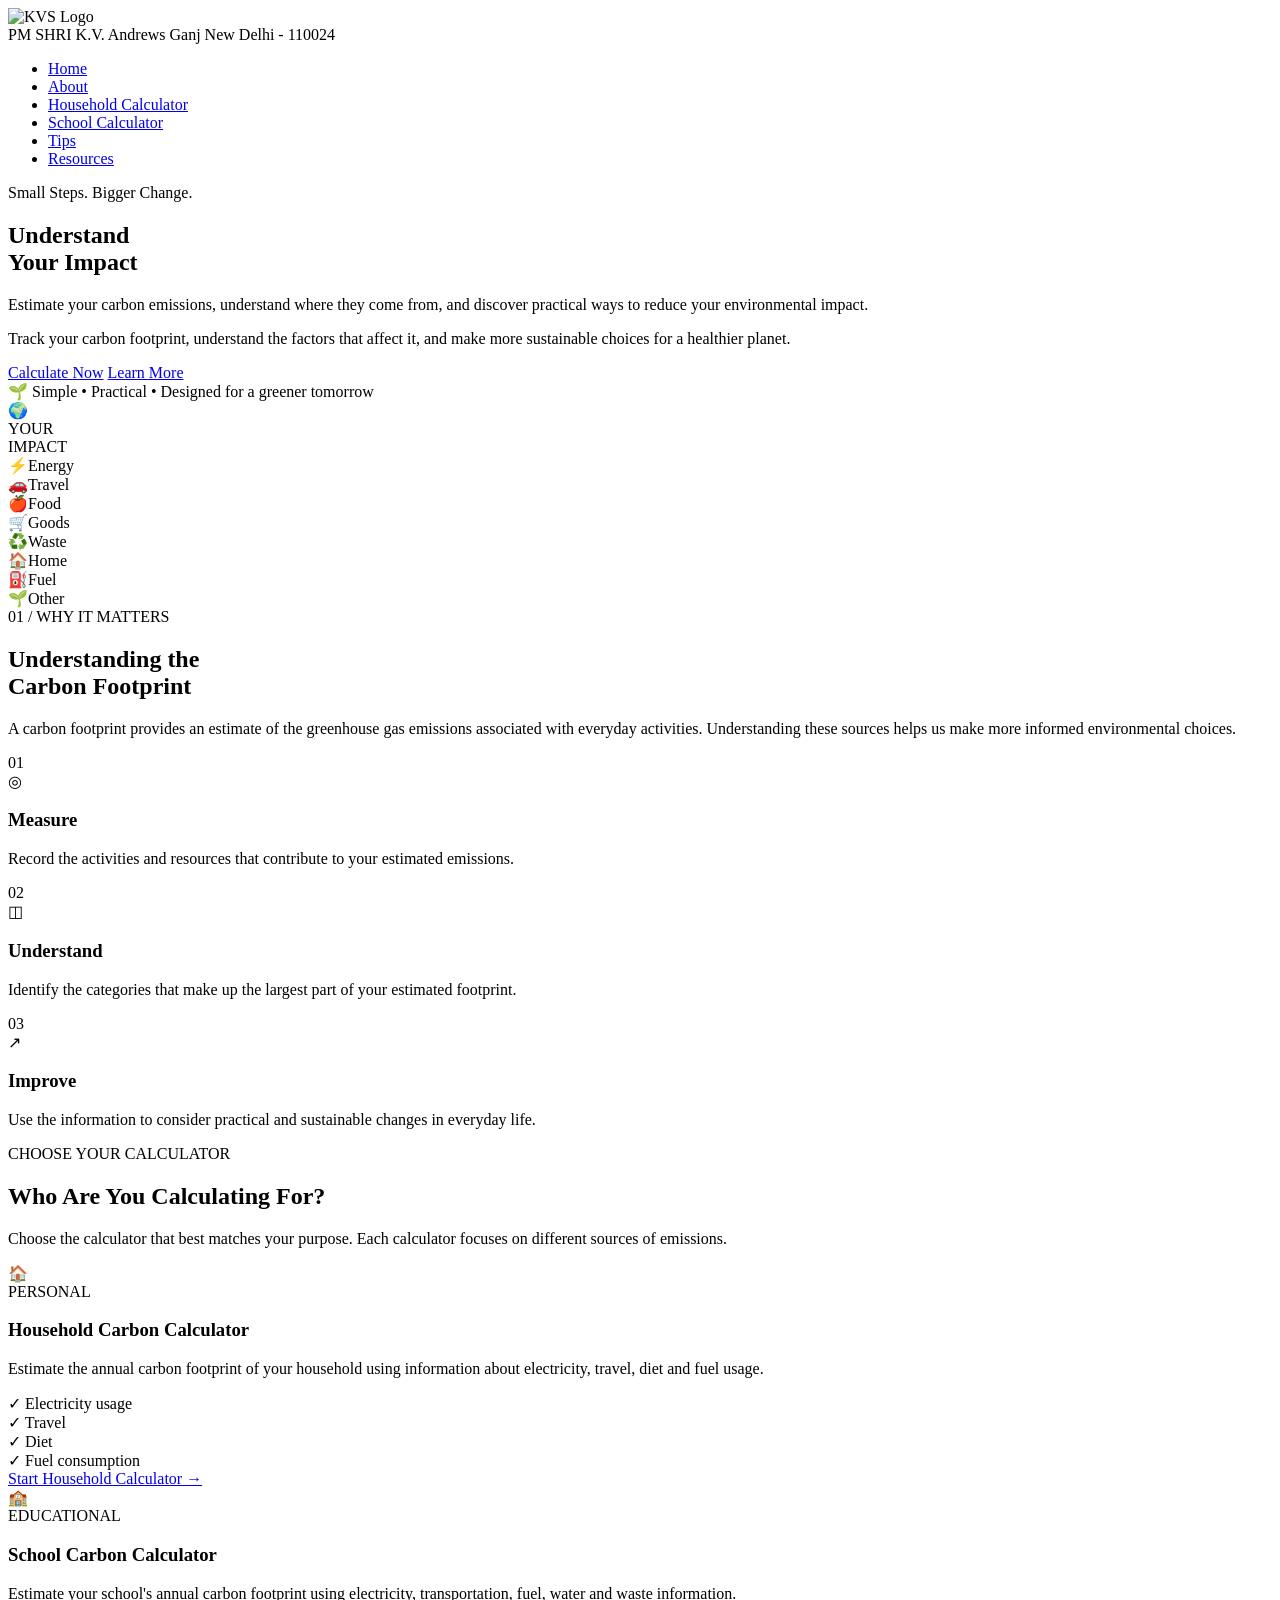
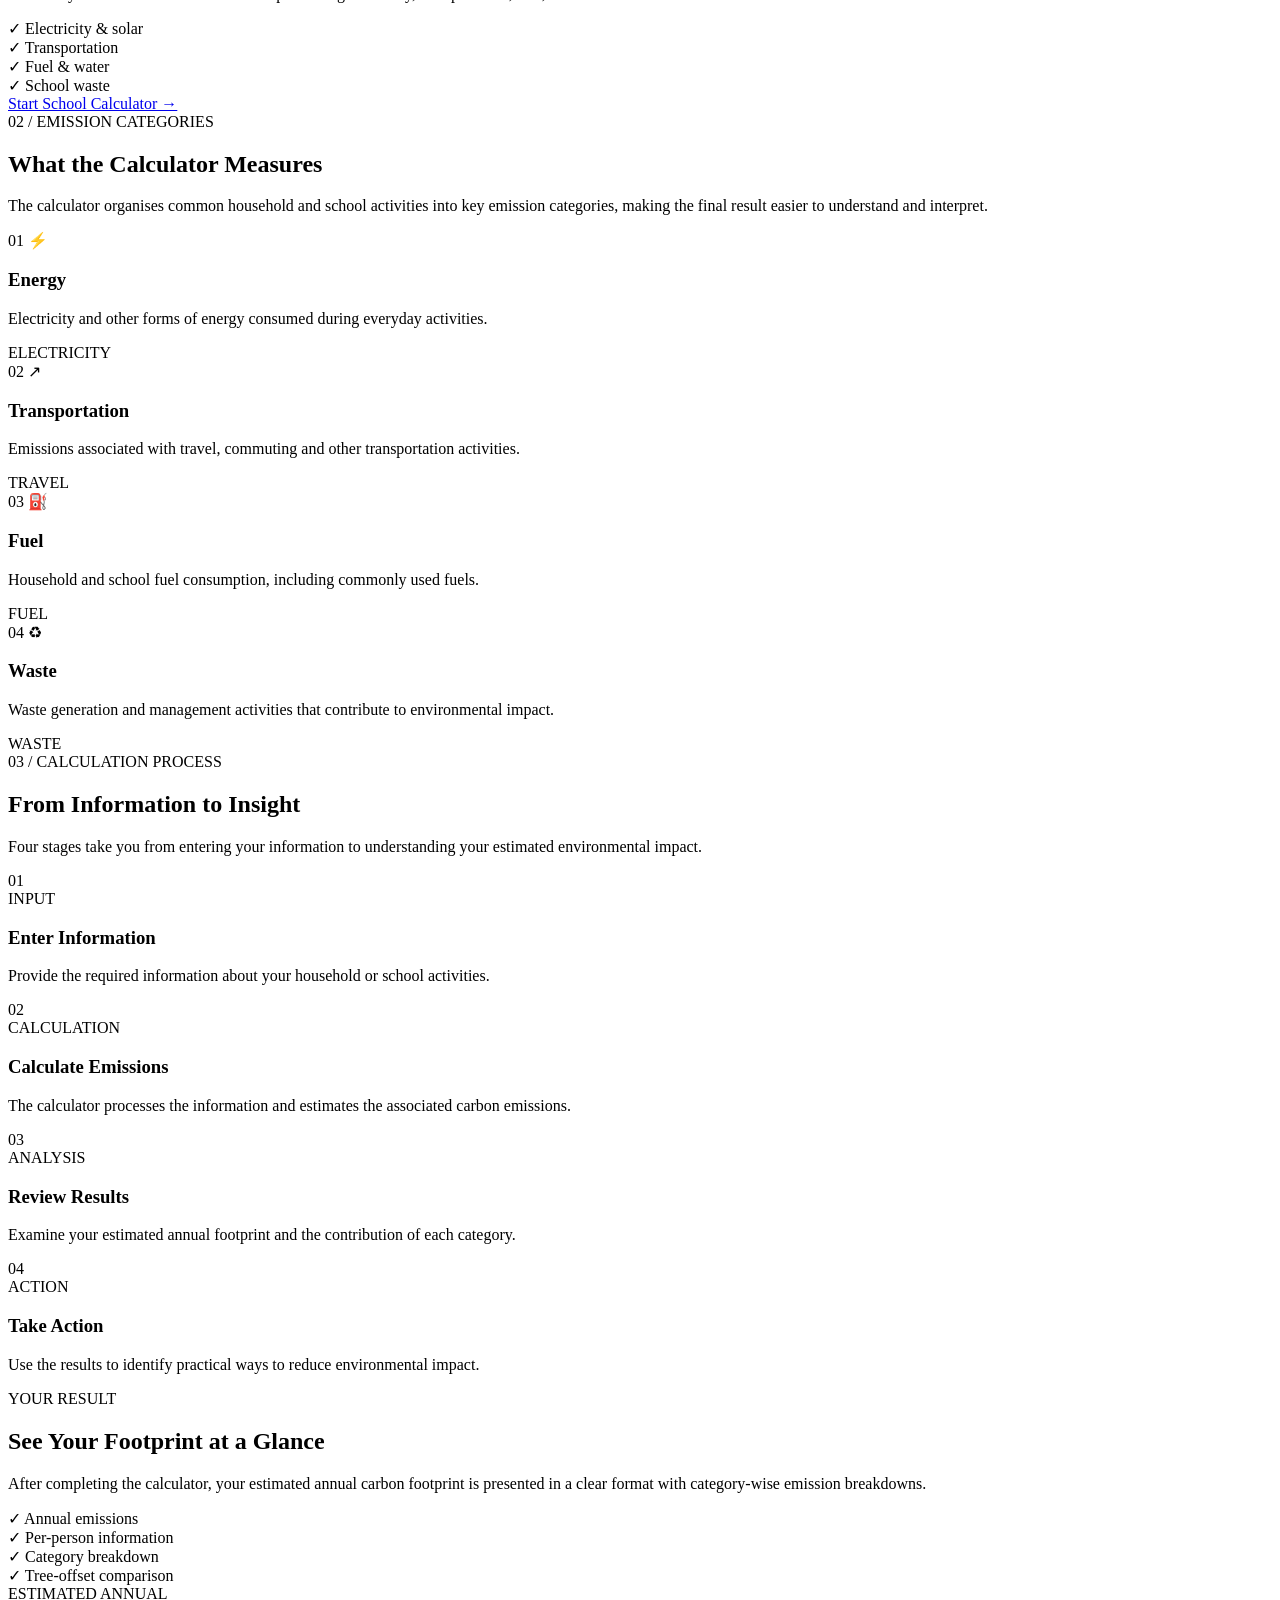
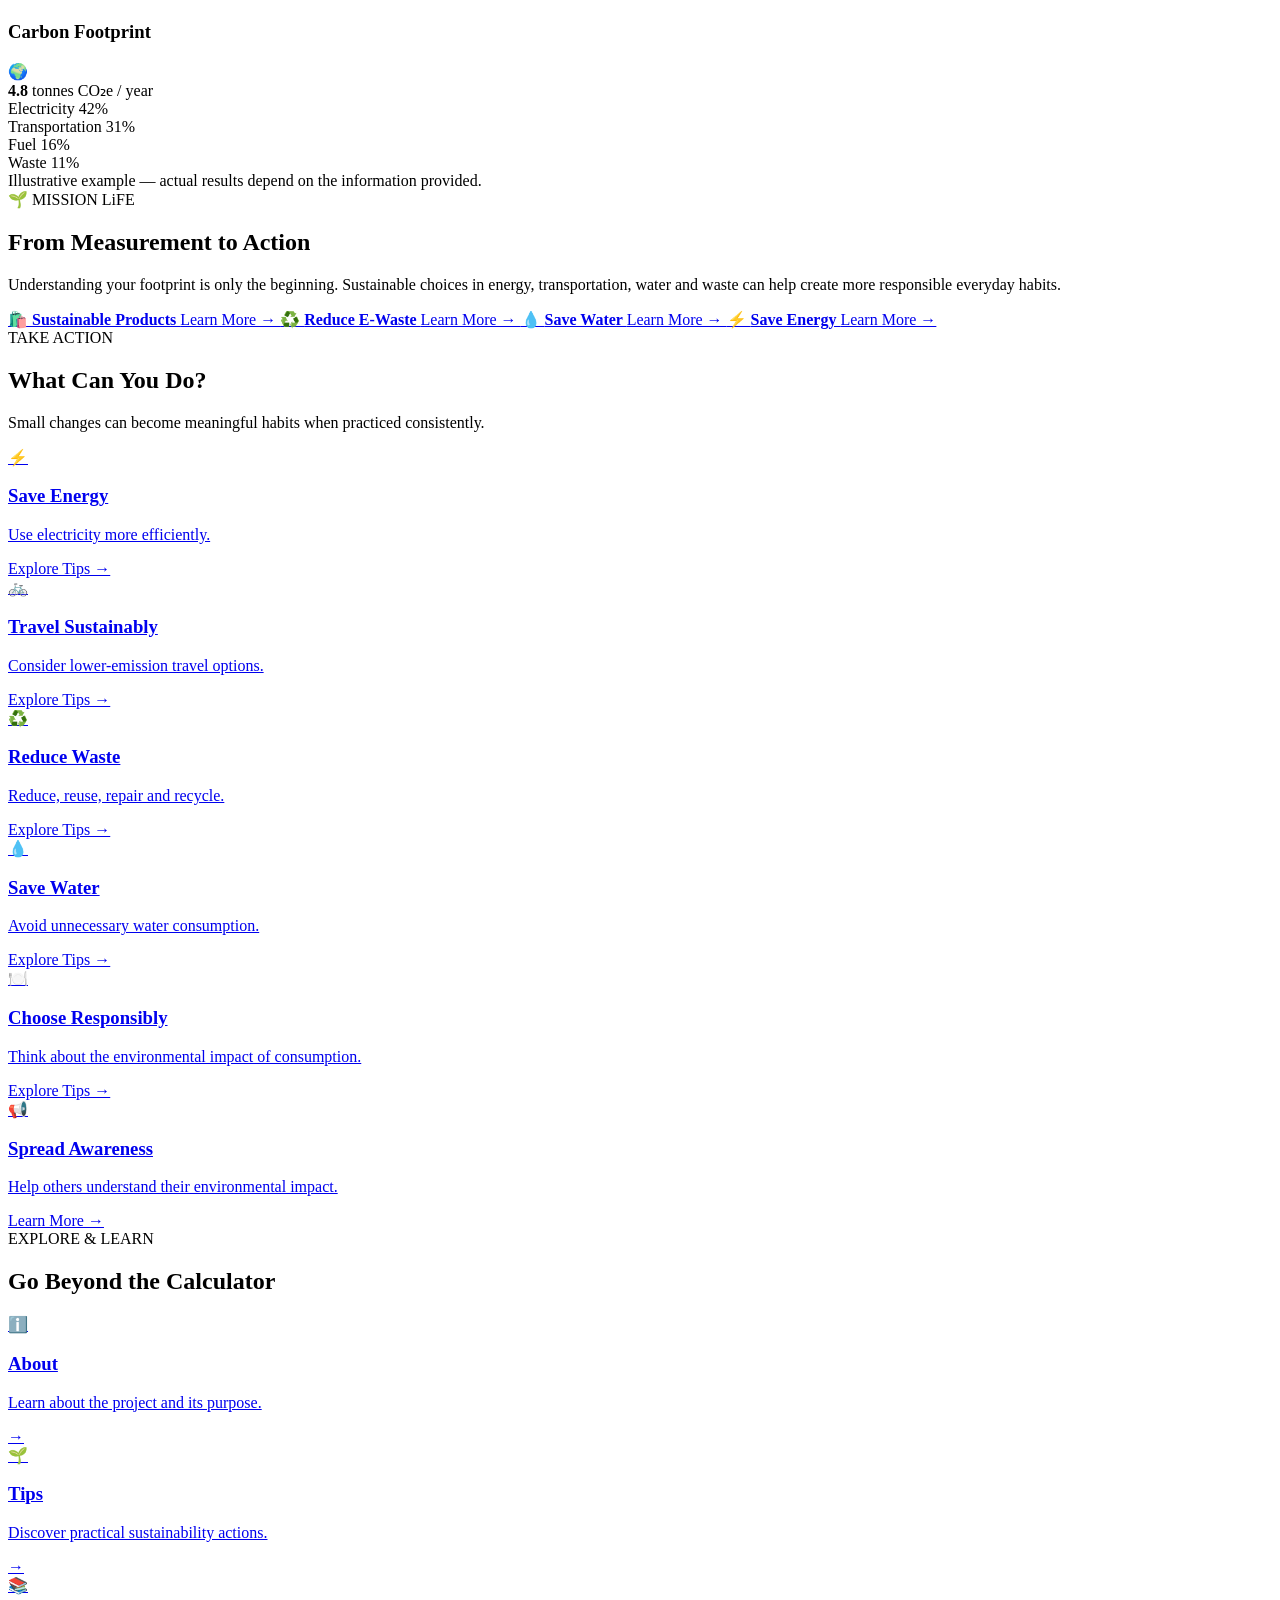
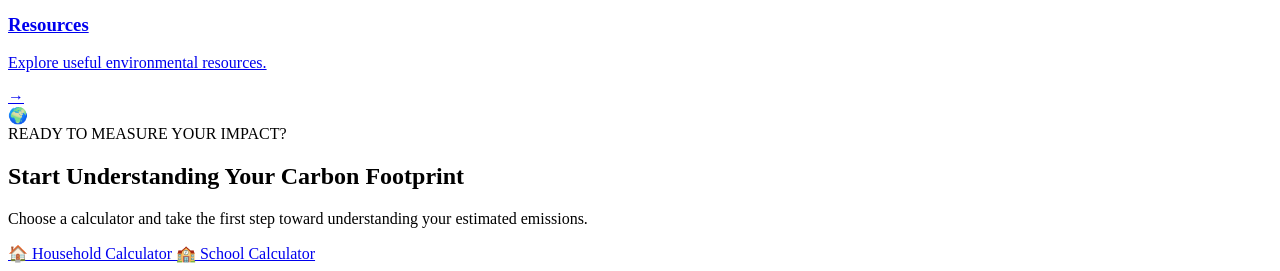
==== index.html @ 11fa8a49 "Add initial index.html for Carbon Emission Calculator This HTML file serves as the main structure fo" ====
<!DOCTYPE html>
<html lang="en">
<head>
<meta charset="UTF-8">
<meta name="viewport" content="width=device-width, initial-scale=1.0">
<meta name="description" content="Understand and estimate your carbon footprint through household and school carbon calculators.">
<title>Carbon Emission Calculator | PM SHRI K.V. Andrews Ganj</title>
<link rel="icon" href="d79fb0a61fbd53ce53c9c4492fc59e8f-removebg-preview.png">
<link rel="stylesheet" href="s2.css">
</head>
<body>
<!-- ====================
     NAVBAR
============================== -->
<nav class="navbar home-navbar">
<div class="heading">
<img src="d79fb0a61fbd53ce53c9c4492fc59e8f-removebg-preview.png" alt="KVS Logo" class="kvlogo">
<div class="school-info">
<span class="school-name">PM SHRI K.V. Andrews Ganj</span>
<span class="school-location">New Delhi - 110024</span>
</div>
</div>
<ul class="navlinks">
<li><a href="index.html"class="active">Home</a></li>
<li><a href="about.html">About</a></li>
<li><a href="household.html">Household Calculator</a></li>
<li><a href="school.html">School Calculator</a></li>
<li><a href="tips.html">Tips</a></li>
<li><a href="resources.html">Resources</a></li>
</ul>
</nav>
<!-- =========================================================
     HERO SECTION
========================================================= -->
<section class="home-hero">
<div class="home-hero-content">
<div class="home-eyebrow">Small Steps. Bigger Change.</div>
<h1 class="home-hero-text">Understand<br><span>Your Impact</span></h1>
<p class="home-hero-description">Estimate your carbon emissions, understand where they come from, and discover practical ways to reduce your environmental impact.</p>
<p class="home-hero-description">Track your carbon footprint, understand the factors that affect it, and make more sustainable choices for a healthier planet.</p>
<div class="home-hero-buttons">
<a href="household.html" class="home-primary-btn">Calculate Now</a>
<a href="about.html" class="home-secondary-btn">Learn More</a>
</div>
<div class="home-hero-note">🌱 Simple • Practical • Designed for a greener tomorrow</div>
</div>
<div class="home-hero-visual">
<div class="earth-system">
<div class="orbit orbit-outer"></div>
<div class="orbit orbit-inner"></div>
<div class="earth">
<div class="earth-emoji">🌍</div>
<div class="earth-text">YOUR<br>IMPACT</div>
</div>
<div class="factor-orbit">
<div class="factor factor-energy">⚡<span>Energy</span></div>
<div class="factor factor-travel">🚗<span>Travel</span></div>
<div class="factor factor-food">🍎<span>Food</span></div>
<div class="factor factor-goods">🛒<span>Goods</span></div>
<div class="factor factor-waste">♻️<span>Waste</span></div>
<div class="factor factor-home">🏠<span>Home</span></div>
<div class="factor factor-fuel">⛽<span>Fuel</span></div>
<div class="factor factor-other">🌱<span>Other</span></div>
</div>
</div>
</div>
</section>

<!-- =========================================================
     WHY IT MATTERS
========================================================= -->
<section class="home-section impact-section">

    <div class="impact-intro">
        <div class="impact-label">01 / WHY IT MATTERS</div>

        <div class="impact-heading">
            <h2>Understanding the<br><span>Carbon Footprint</span></h2>

            <p>
                A carbon footprint provides an estimate of the greenhouse gas
                emissions associated with everyday activities. Understanding
                these sources helps us make more informed environmental choices.
            </p>
        </div>
    </div>

    <div class="impact-process">

        <div class="impact-step">
            <div class="impact-number">01</div>

            <div class="impact-icon">◎</div>

            <div>
                <h3>Measure</h3>
                <p>
                    Record the activities and resources that contribute
                    to your estimated emissions.
                </p>
            </div>
        </div>

        <div class="impact-line"></div>

        <div class="impact-step">
            <div class="impact-number">02</div>

            <div class="impact-icon">◫</div>

            <div>
                <h3>Understand</h3>
                <p>
                    Identify the categories that make up the largest
                    part of your estimated footprint.
                </p>
            </div>
        </div>

        <div class="impact-line"></div>

        <div class="impact-step">
            <div class="impact-number">03</div>

            <div class="impact-icon">↗</div>

            <div>
                <h3>Improve</h3>
                <p>
                    Use the information to consider practical and
                    sustainable changes in everyday life.
                </p>
            </div>
        </div>

    </div>

</section>

<!-- =========================================================
     CALCULATOR CHOICE
========================================================= -->
<section class="home-section calculator-choice-section" id="calculator-choice">
<div class="home-section-heading">
<span class="home-section-label">
CHOOSE YOUR CALCULATOR
</span>
<h2>
Who Are You
<span>Calculating For?</span>
</h2>
<p>
Choose the calculator that best matches your purpose.
Each calculator focuses on different sources of
emissions.
</p>
</div>
<div class="calculator-choice-grid">
<!-- HOUSEHOLD -->
<div class="calculator-choice-card household-choice">
<div class="choice-top">
<div class="choice-icon">
🏠
</div>
<span class="choice-tag">
PERSONAL
</span>
</div>
<h3>
Household Carbon Calculator
</h3>
<p>
Estimate the annual carbon footprint of your
household using information about electricity,
travel, diet and fuel usage.
</p>
<div class="choice-checklist">
<div>
✓ Electricity usage
</div>
<div>
✓ Travel
</div>
<div>
✓ Diet
</div>
<div>
✓ Fuel consumption
</div>
</div>
<a href="household.html" class="choice-button household-button">
Start Household Calculator →
</a>
</div>
<!-- SCHOOL -->
<div class="calculator-choice-card school-choice">
<div class="choice-top">
<div class="choice-icon">
🏫
</div>
<span class="choice-tag">
EDUCATIONAL
</span>
</div>
<h3>
School Carbon Calculator
</h3>
<p>
Estimate your school's annual carbon footprint
using electricity, transportation, fuel, water
and waste information.
</p>
<div class="choice-checklist">
<div>
✓ Electricity & solar
</div>
<div>
✓ Transportation
</div>
<div>
✓ Fuel & water
</div>
<div>
✓ School waste
</div>
</div>
<a href="school.html" class="choice-button school-button">
Start School Calculator →
</a>
</div>
</div>
</section>


<!-- =========================================================
     WHAT YOU WILL MEASURE
========================================================= -->
<section class="home-section emission-section">

    <div class="emission-heading">

        <div>
            <div class="emission-label">02 / EMISSION CATEGORIES</div>

            <h2>
                What the Calculator
                <span>Measures</span>
            </h2>
        </div>

        <p>
            The calculator organises common household and school activities
            into key emission categories, making the final result easier
            to understand and interpret.
        </p>

    </div>


    <div class="emission-grid">

        <!-- ENERGY -->
        <div class="emission-item">

            <div class="emission-top">
                <span class="emission-number">01</span>
                <span class="emission-symbol">⚡</span>
            </div>

            <div class="emission-content">
                <h3>Energy</h3>

                <p>
                    Electricity and other forms of energy consumed
                    during everyday activities.
                </p>
            </div>

            <div class="emission-line"></div>

            <span class="emission-tag">ELECTRICITY</span>

        </div>


        <!-- TRANSPORT -->
        <div class="emission-item">

            <div class="emission-top">
                <span class="emission-number">02</span>
                <span class="emission-symbol">↗</span>
            </div>

            <div class="emission-content">
                <h3>Transportation</h3>

                <p>
                    Emissions associated with travel, commuting
                    and other transportation activities.
                </p>
            </div>

            <div class="emission-line"></div>

            <span class="emission-tag">TRAVEL</span>

        </div>


        <!-- FUEL -->
        <div class="emission-item">

            <div class="emission-top">
                <span class="emission-number">03</span>
                <span class="emission-symbol">⛽</span>
            </div>

            <div class="emission-content">
                <h3>Fuel</h3>

                <p>
                    Household and school fuel consumption,
                    including commonly used fuels.
                </p>
            </div>

            <div class="emission-line"></div>

            <span class="emission-tag">FUEL</span>

        </div>


        <!-- WASTE -->
        <div class="emission-item">

            <div class="emission-top">
                <span class="emission-number">04</span>
                <span class="emission-symbol">♻</span>
            </div>

            <div class="emission-content">
                <h3>Waste</h3>

                <p>
                    Waste generation and management activities
                    that contribute to environmental impact.
                </p>
            </div>

            <div class="emission-line"></div>

            <span class="emission-tag">WASTE</span>

        </div>

    </div>

</section>
<!-- =========================================================
     HOW IT WORKS
========================================================= -->
<section class="home-section process-section">

    <div class="process-heading">

        <div class="process-label">
            03 / CALCULATION PROCESS
        </div>

        <h2>
            From Information
            <span>to Insight</span>
        </h2>

        <p>
            Four stages take you from entering your information
            to understanding your estimated environmental impact.
        </p>

    </div>


    <div class="process-timeline">

        <!-- STEP 01 -->
        <div class="process-item">

            <div class="process-marker">
                <span>01</span>
            </div>

            <div class="process-content">

                <span class="process-mini-label">
                    INPUT
                </span>

                <h3>Enter Information</h3>

                <p>
                    Provide the required information about your
                    household or school activities.
                </p>

            </div>

        </div>


        <!-- STEP 02 -->
        <div class="process-item">

            <div class="process-marker">
                <span>02</span>
            </div>

            <div class="process-content">

                <span class="process-mini-label">
                    CALCULATION
                </span>

                <h3>Calculate Emissions</h3>

                <p>
                    The calculator processes the information and
                    estimates the associated carbon emissions.
                </p>

            </div>

        </div>


        <!-- STEP 03 -->
        <div class="process-item">

            <div class="process-marker">
                <span>03</span>
            </div>

            <div class="process-content">

                <span class="process-mini-label">
                    ANALYSIS
                </span>

                <h3>Review Results</h3>

                <p>
                    Examine your estimated annual footprint and
                    the contribution of each category.
                </p>

            </div>

        </div>


        <!-- STEP 04 -->
        <div class="process-item">

            <div class="process-marker">
                <span>04</span>
            </div>

            <div class="process-content">

                <span class="process-mini-label">
                    ACTION
                </span>

                <h3>Take Action</h3>

                <p>
                    Use the results to identify practical ways
                    to reduce environmental impact.
                </p>

            </div>

        </div>

    </div>

</section>

<!-- =========================================================
     SAMPLE RESULT
========================================================= -->
<section class="home-section result-preview-section">
<div class="result-preview-content">
<div class="result-preview-text">
<span class="home-section-label">
YOUR RESULT
</span>
<h2>
See Your Footprint
<span>at a Glance</span>
</h2>
<p>
After completing the calculator, your estimated
annual carbon footprint is presented in a clear
format with category-wise emission breakdowns.
</p>
<div class="result-preview-points">
<div>
✓ Annual emissions
</div>
<div>
✓ Per-person information
</div>
<div>
✓ Category breakdown
</div>
<div>
✓ Tree-offset comparison
</div>
</div>
</div>
<div class="sample-result-card">
<div class="sample-result-header">
<div>
<span>
ESTIMATED ANNUAL
</span>
<h3>
Carbon Footprint
</h3>
</div>
<div class="sample-result-globe">
🌍
</div>
</div>
<div class="sample-total">
<strong>
4.8
</strong>
<span>
tonnes CO₂e / year
</span>
</div>
<div class="sample-bars">
<div class="sample-bar-row">
<div class="sample-bar-label">
<span>Electricity</span>
<span>42%</span>
</div>
<div class="sample-bar">
<div class="sample-bar-fill" style="width:42%;">
</div>
</div>
</div>
<div class="sample-bar-row">
<div class="sample-bar-label">
<span>Transportation</span>
<span>31%</span>
</div>
<div class="sample-bar">
<div class="sample-bar-fill" style="width:31%;">
</div>
</div>
</div>
<div class="sample-bar-row">
<div class="sample-bar-label">
<span>Fuel</span>
<span>16%</span>
</div>
<div class="sample-bar">
<div class="sample-bar-fill" style="width:16%;">
</div>
</div>
</div>
<div class="sample-bar-row">
<div class="sample-bar-label">
<span>Waste</span>
<span>11%</span>
</div>
<div class="sample-bar">
<div class="sample-bar-fill" style="width:11%;">
</div>
</div>
</div>
</div>
<div class="sample-result-note">
Illustrative example — actual results depend
on the information provided.
</div>
</div>
</div>
</section>
<!-- =========================================================
     MISSION LiFE
========================================================= -->
<section class="home-section mission-section">
<div class="mission-heading">
<span class="home-section-label">
🌱 MISSION LiFE
</span>
<h2>
From Measurement
<span>to Action</span>
</h2>
<p>
Understanding your footprint is only the beginning.
Sustainable choices in energy, transportation, water
and waste can help create more responsible everyday
habits.
</p>
</div>
<div class="mission-cards">
<a href="https://missionlife-moefcc.nic.in/sup-index.php" target="_blank" rel="noopener" class="mission-card">
<span class="mission-card-icon">
🛍️
</span>
<strong>
Sustainable Products
</strong>
<span>
Learn More →
</span>
</a>
<a href="https://missionlife-moefcc.nic.in/reduce-e-waste-index.php" target="_blank" rel="noopener" class="mission-card">
<span class="mission-card-icon">
♻️
</span>
<strong>
Reduce E-Waste
</strong>
<span>
Learn More →
</span>
</a>
<a href="https://missionlife-moefcc.nic.in/save-water-index.php" target="_blank" rel="noopener" class="mission-card">
<span class="mission-card-icon">
💧
</span>
<strong>
Save Water
</strong>
<span>
Learn More →
</span>
</a>
<a href="https://missionlife-moefcc.nic.in/save-energy-index.php" target="_blank" rel="noopener" class="mission-card">
<span class="mission-card-icon">
⚡
</span>
<strong>
Save Energy
</strong>
<span>
Learn More →
</span>
</a>
</div>
</section>
<!-- =========================================================
     WHAT CAN YOU DO
========================================================= -->
<section class="home-section action-section">
<div class="home-section-heading">
<span class="home-section-label">
TAKE ACTION
</span>
<h2>
What Can You
<span>Do?</span>
</h2>
<p>
Small changes can become meaningful habits when
practiced consistently.
</p>
</div>
<div class="action-grid">
<a href="tips.html#energy" class="action-card">
<div>
⚡
</div>
<h3>
Save Energy
</h3>
<p>
Use electricity more efficiently.
</p>
<span>
Explore Tips →
</span>
</a>
<a href="tips.html#transport" class="action-card">
<div>
🚲
</div>
<h3>
Travel Sustainably
</h3>
<p>
Consider lower-emission travel options.
</p>
<span>
Explore Tips →
</span>
</a>
<a href="tips.html#waste" class="action-card">
<div>
♻️
</div>
<h3>
Reduce Waste
</h3>
<p>
Reduce, reuse, repair and recycle.
</p>
<span>
Explore Tips →
</span>
</a>
<a href="tips.html#water" class="action-card">
<div>
💧
</div>
<h3>
Save Water
</h3>
<p>
Avoid unnecessary water consumption.
</p>
<span>
Explore Tips →
</span>
</a>
<a href="tips.html" class="action-card">
<div>
🍽️
</div>
<h3>
Choose Responsibly
</h3>
<p>
Think about the environmental impact of consumption.
</p>
<span>
Explore Tips →
</span>
</a>
<a href="about.html" class="action-card">
<div>
📢
</div>
<h3>
Spread Awareness
</h3>
<p>
Help others understand their environmental impact.
</p>
<span>
Learn More →
</span>
</a>
</div>
</section>
<!-- =========================================================
     EXPLORE & LEARN
========================================================= -->
<section class="home-section explore-section">
<div class="home-section-heading">
<span class="home-section-label">
EXPLORE & LEARN
</span>
<h2>
Go Beyond the
<span>Calculator</span>
</h2>
</div>
<div class="explore-grid">
<a href="about.html" class="explore-card">
<div class="explore-icon">
ℹ️
</div>
<div>
<h3>
About
</h3>
<p>
Learn about the project and its purpose.
</p>
</div>
<span>
→
</span>
</a>
<a href="tips.html" class="explore-card">
<div class="explore-icon">
🌱
</div>
<div>
<h3>
Tips
</h3>
<p>
Discover practical sustainability actions.
</p>
</div>
<span>
→
</span>
</a>
<a href="resources.html" class="explore-card">
<div class="explore-icon">
📚
</div>
<div>
<h3>
Resources
</h3>
<p>
Explore useful environmental resources.
</p>
</div>
<span>
→
</span>
</a>
</div>
</section>
<!-- =========================================================
     FINAL CTA
========================================================= -->
<section class="home-final-cta">
<div class="home-final-cta-inner">
<div class="home-final-icon">
🌍
</div>
<span>
READY TO MEASURE YOUR IMPACT?
</span>
<h2>
Start Understanding
Your Carbon Footprint
</h2>
<p>
Choose a calculator and take the first step toward
understanding your estimated emissions.
</p>
<div class="home-final-buttons">
<a href="household.html" class="home-final-primary">
🏠 Household Calculator
</a>
<a href="school.html" class="home-final-secondary">
🏫 School Calculator
</a>
</div>
</div>
</section>
<!-- =================
     FOOTER
================= 
<footer class="home-footer">
<div class="home-footer-content">
<div class="home-footer-brand">
<img src="d79fb0a61fbd53ce53c9c4492fc59e8f-removebg-preview.png" alt="School Logo">
<div>
<strong>
Carbon Emission Calculator
</strong>
<span>
PM SHRI K.V. Andrews Ganj
</span>
<span>
New Delhi - 110024
</span>
</div>
</div>
<div class="home-footer-links">
<a href="index.html">
Home
</a>
<a href="about.html">
About
</a>
<a href="household.html">
Household
</a>
<a href="school.html">
School
</a>
<a href="tips.html">
Tips
</a>
<a href="resources.html">
Resources
</a>
</div>
</div>
<div class="home-footer-bottom">
<span>
Made By Students Of Class 10th
</span>
<span>
🌱 Measure • Understand • Act
</span>
</div>
</footer> -->
</body>
</html>
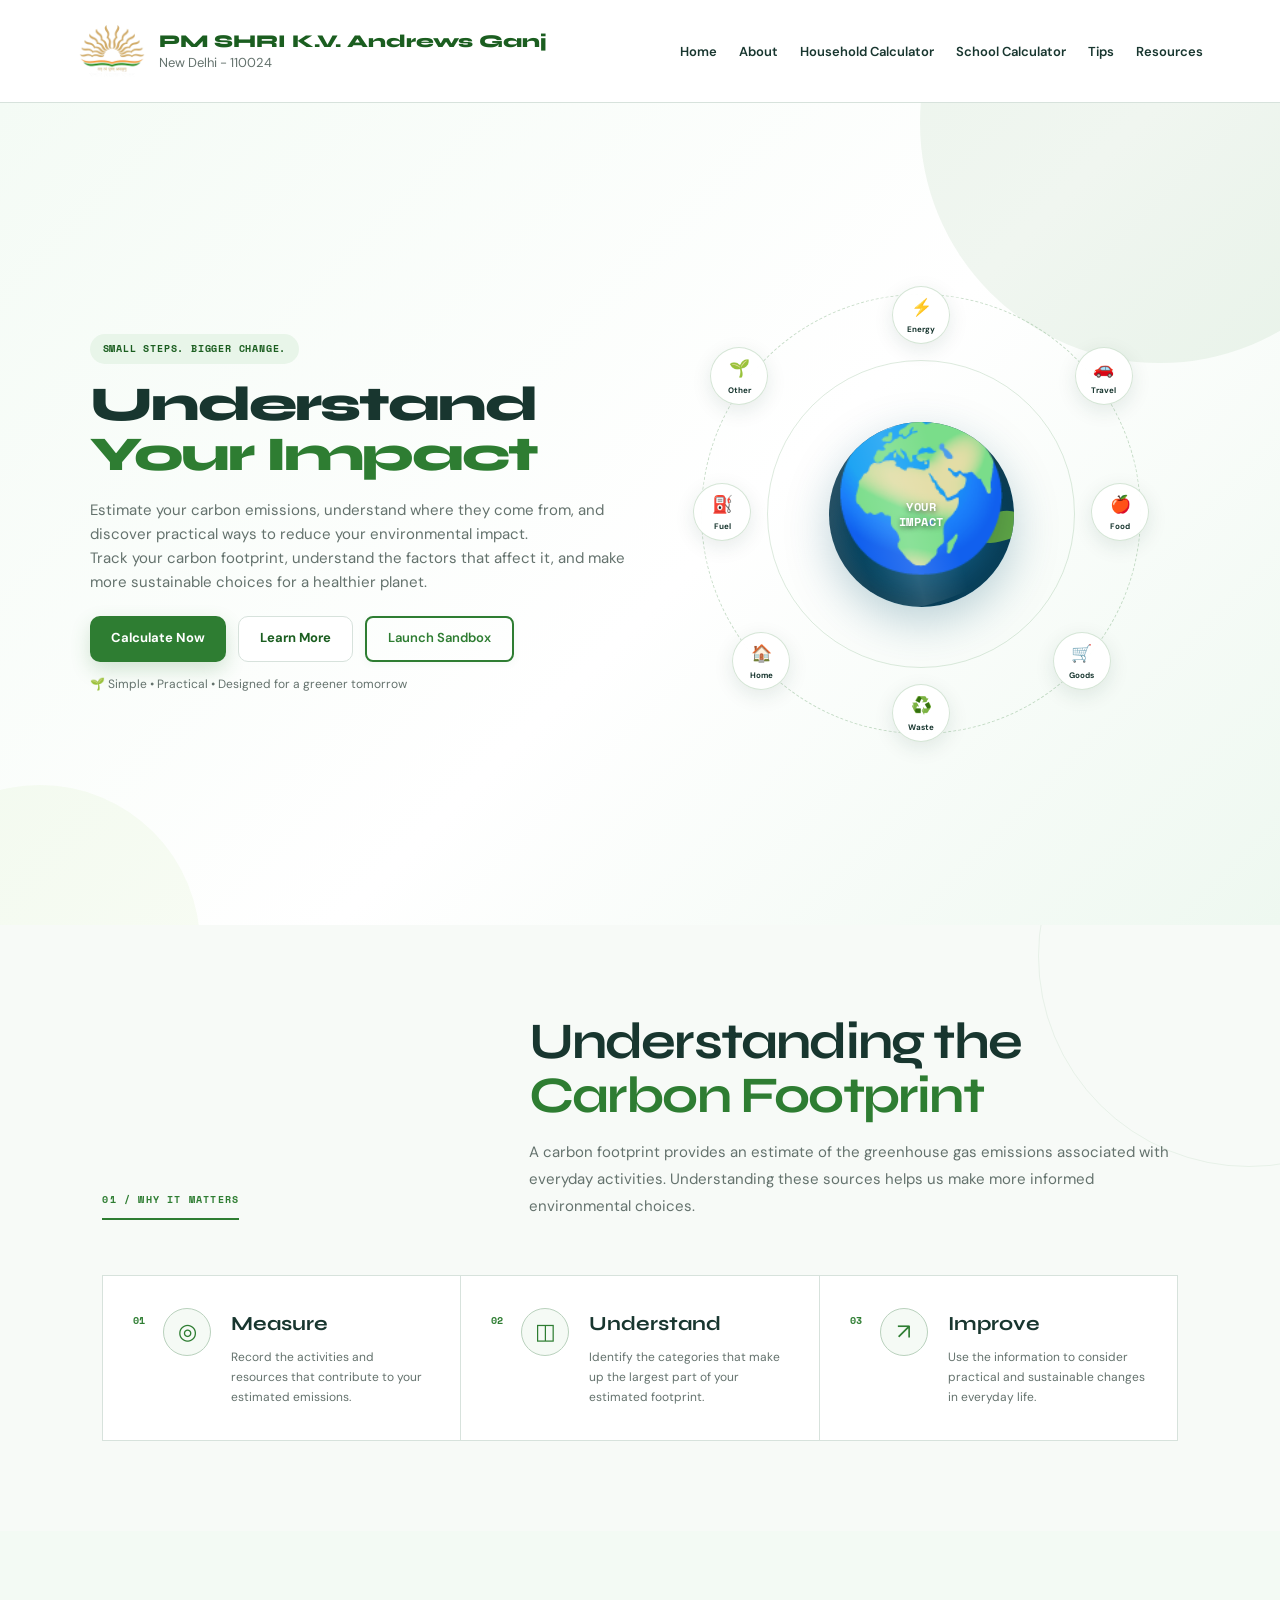
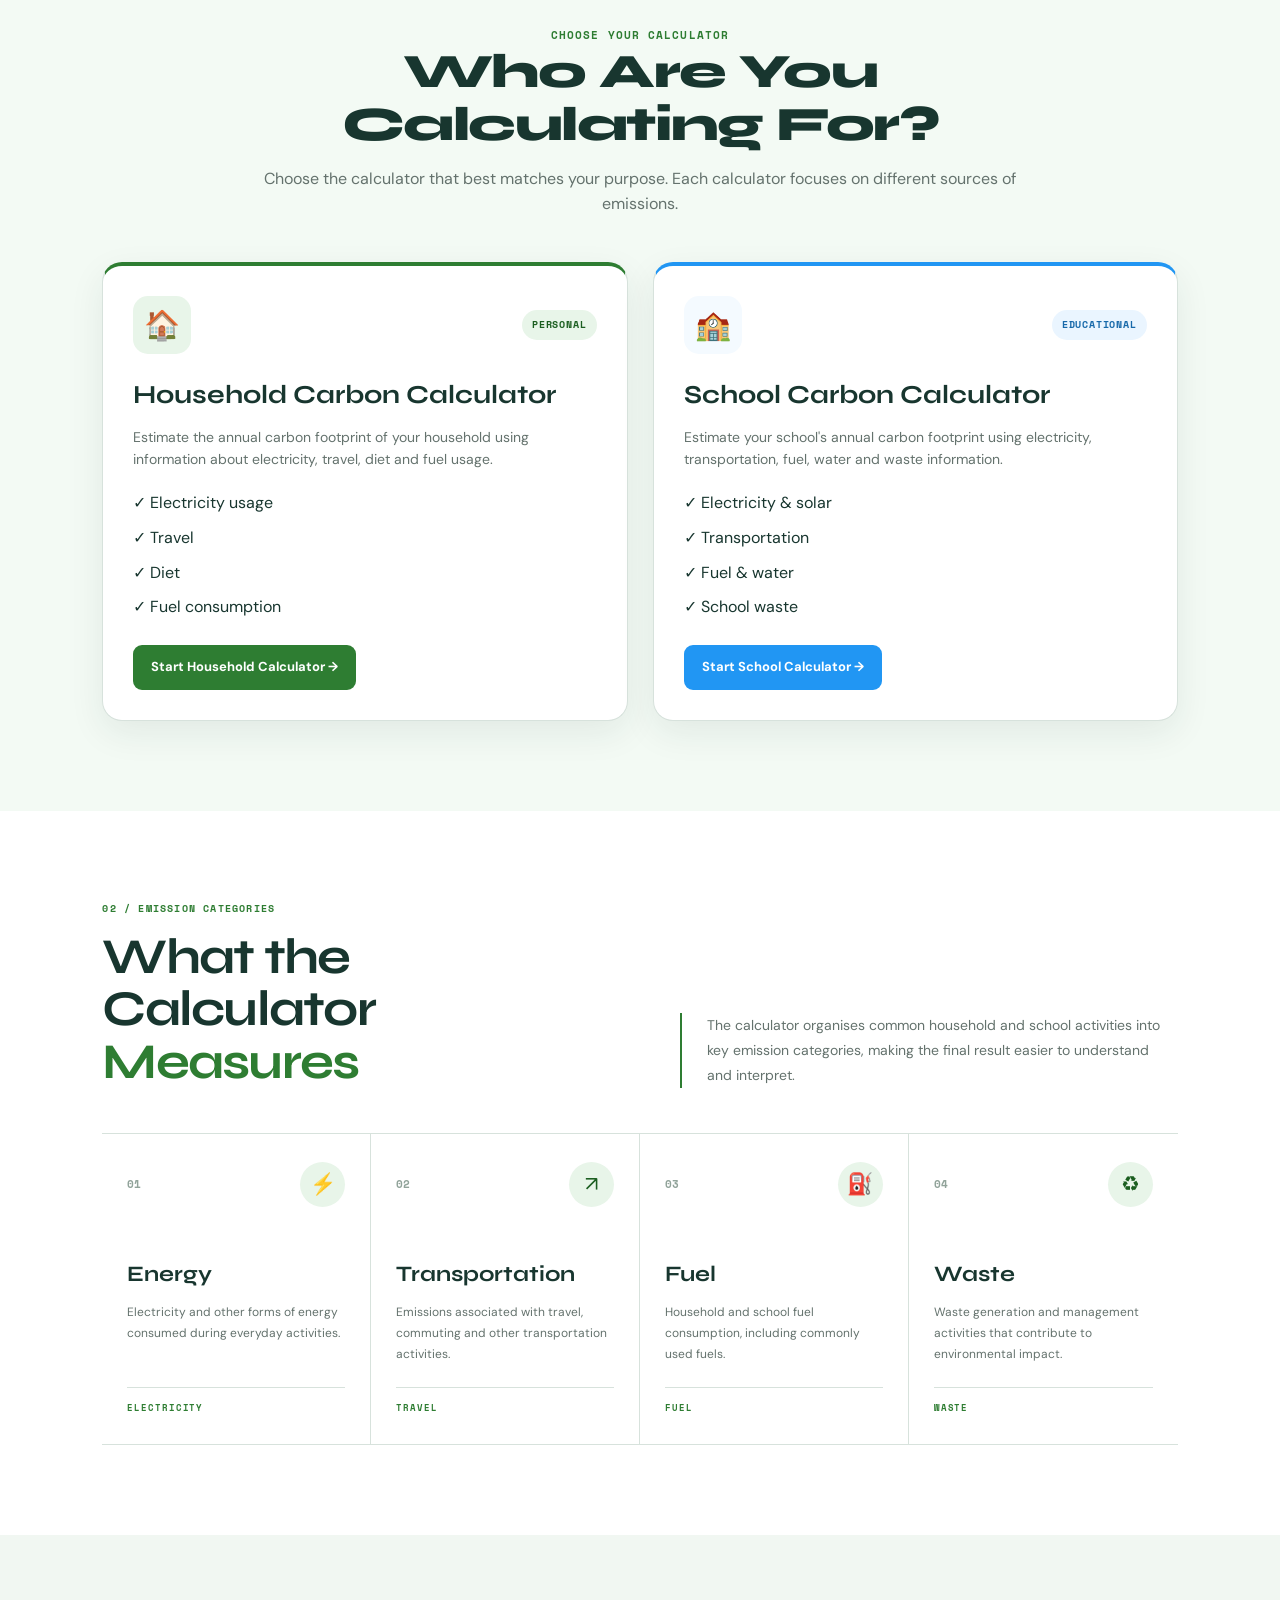
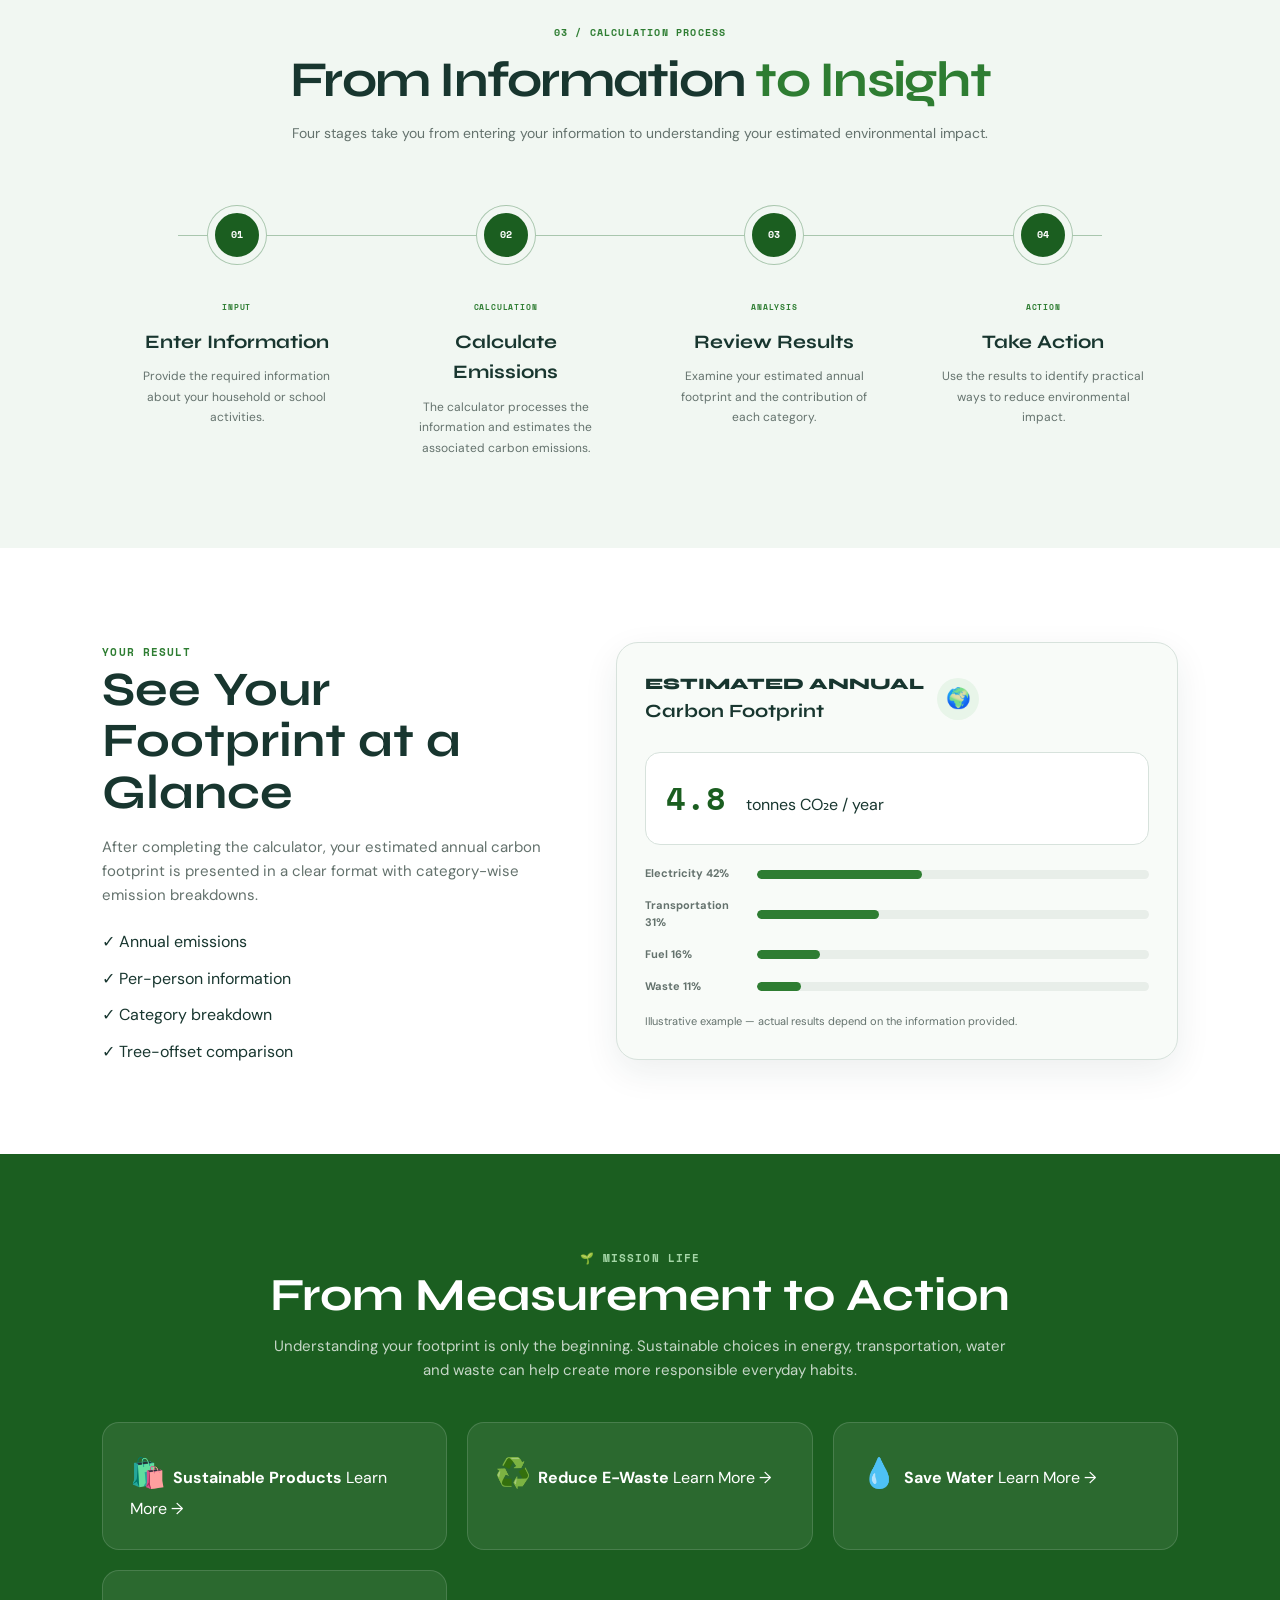
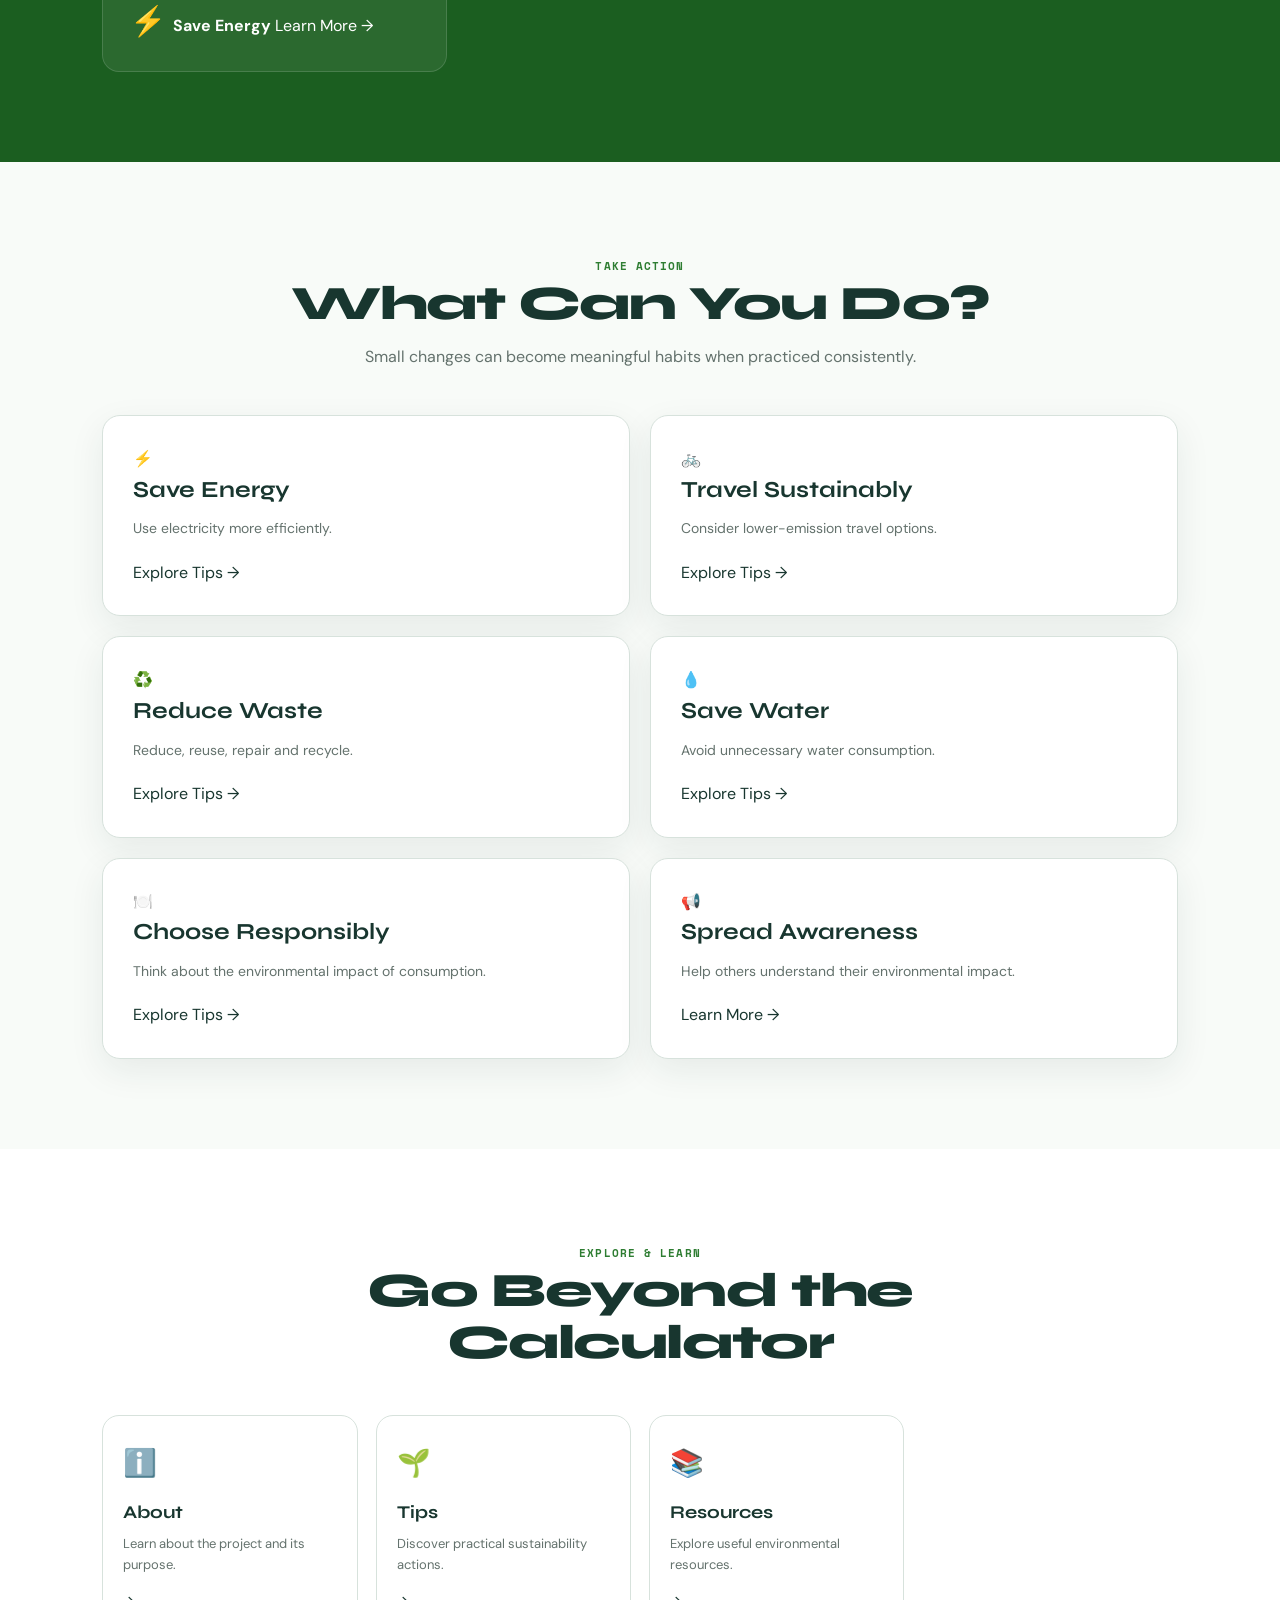
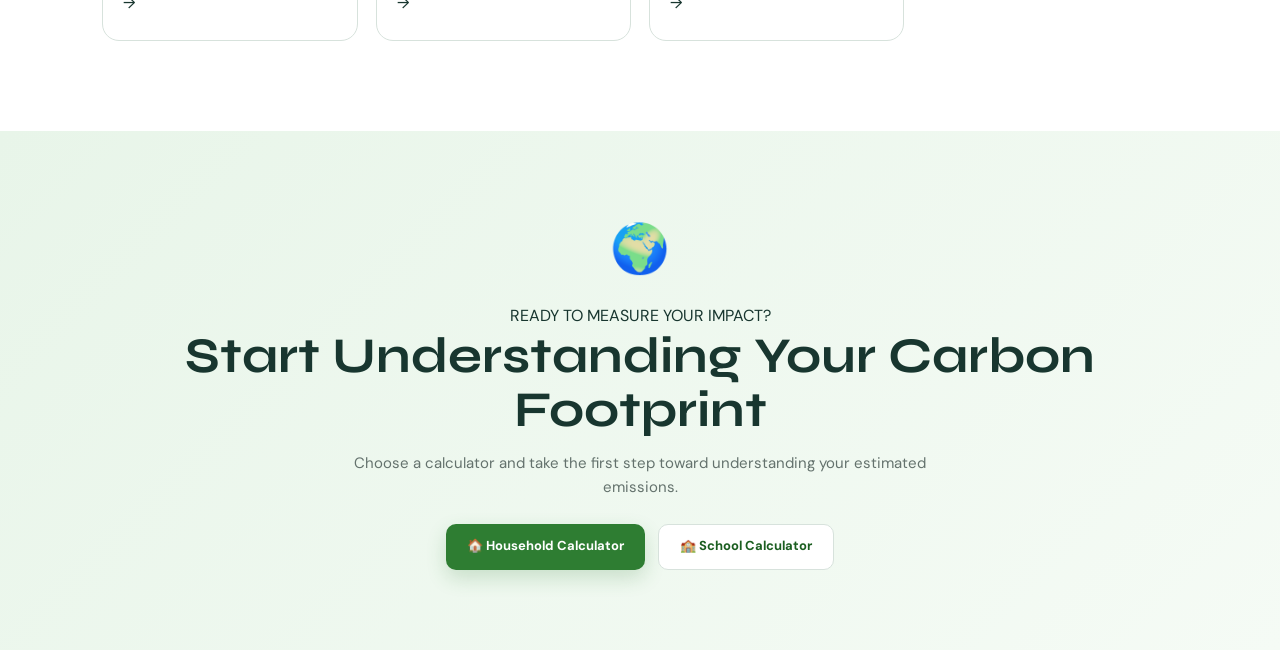
==== commit 1aa5265e: "Add files via upload" ====
--- a/index.html
+++ b/index.html
@@ -1,906 +1,801 @@
-<!DOCTYPE html>
-<html lang="en">
-<head>
-<meta charset="UTF-8">
-<meta name="viewport" content="width=device-width, initial-scale=1.0">
-<meta name="description" content="Understand and estimate your carbon footprint through household and school carbon calculators.">
-<title>Carbon Emission Calculator | PM SHRI K.V. Andrews Ganj</title>
-<link rel="icon" href="d79fb0a61fbd53ce53c9c4492fc59e8f-removebg-preview.png">
-<link rel="stylesheet" href="s2.css">
-</head>
-<body>
-<!-- ====================
-     NAVBAR
-============================== -->
-<nav class="navbar home-navbar">
-<div class="heading">
-<img src="d79fb0a61fbd53ce53c9c4492fc59e8f-removebg-preview.png" alt="KVS Logo" class="kvlogo">
-<div class="school-info">
-<span class="school-name">PM SHRI K.V. Andrews Ganj</span>
-<span class="school-location">New Delhi - 110024</span>
-</div>
-</div>
-<ul class="navlinks">
-<li><a href="index.html"class="active">Home</a></li>
-<li><a href="about.html">About</a></li>
-<li><a href="household.html">Household Calculator</a></li>
-<li><a href="school.html">School Calculator</a></li>
-<li><a href="tips.html">Tips</a></li>
-<li><a href="resources.html">Resources</a></li>
-</ul>
-</nav>
-<!-- =========================================================
-     HERO SECTION
-========================================================= -->
-<section class="home-hero">
-<div class="home-hero-content">
-<div class="home-eyebrow">Small Steps. Bigger Change.</div>
-<h1 class="home-hero-text">Understand<br><span>Your Impact</span></h1>
-<p class="home-hero-description">Estimate your carbon emissions, understand where they come from, and discover practical ways to reduce your environmental impact.</p>
-<p class="home-hero-description">Track your carbon footprint, understand the factors that affect it, and make more sustainable choices for a healthier planet.</p>
-<div class="home-hero-buttons">
-<a href="household.html" class="home-primary-btn">Calculate Now</a>
-<a href="about.html" class="home-secondary-btn">Learn More</a>
-</div>
-<div class="home-hero-note">🌱 Simple • Practical • Designed for a greener tomorrow</div>
-</div>
-<div class="home-hero-visual">
-<div class="earth-system">
-<div class="orbit orbit-outer"></div>
-<div class="orbit orbit-inner"></div>
-<div class="earth">
-<div class="earth-emoji">🌍</div>
-<div class="earth-text">YOUR<br>IMPACT</div>
-</div>
-<div class="factor-orbit">
-<div class="factor factor-energy">⚡<span>Energy</span></div>
-<div class="factor factor-travel">🚗<span>Travel</span></div>
-<div class="factor factor-food">🍎<span>Food</span></div>
-<div class="factor factor-goods">🛒<span>Goods</span></div>
-<div class="factor factor-waste">♻️<span>Waste</span></div>
-<div class="factor factor-home">🏠<span>Home</span></div>
-<div class="factor factor-fuel">⛽<span>Fuel</span></div>
-<div class="factor factor-other">🌱<span>Other</span></div>
-</div>
-</div>
-</div>
-</section>
-
-<!-- =========================================================
-     WHY IT MATTERS
-========================================================= -->
-<section class="home-section impact-section">
-
-    <div class="impact-intro">
-        <div class="impact-label">01 / WHY IT MATTERS</div>
-
-        <div class="impact-heading">
-            <h2>Understanding the<br><span>Carbon Footprint</span></h2>
-
-            <p>
-                A carbon footprint provides an estimate of the greenhouse gas
-                emissions associated with everyday activities. Understanding
-                these sources helps us make more informed environmental choices.
-            </p>
-        </div>
-    </div>
-
-    <div class="impact-process">
-
-        <div class="impact-step">
-            <div class="impact-number">01</div>
-
-            <div class="impact-icon">◎</div>
-
-            <div>
-                <h3>Measure</h3>
-                <p>
-                    Record the activities and resources that contribute
-                    to your estimated emissions.
-                </p>
-            </div>
-        </div>
-
-        <div class="impact-line"></div>
-
-        <div class="impact-step">
-            <div class="impact-number">02</div>
-
-            <div class="impact-icon">◫</div>
-
-            <div>
-                <h3>Understand</h3>
-                <p>
-                    Identify the categories that make up the largest
-                    part of your estimated footprint.
-                </p>
-            </div>
-        </div>
-
-        <div class="impact-line"></div>
-
-        <div class="impact-step">
-            <div class="impact-number">03</div>
-
-            <div class="impact-icon">↗</div>
-
-            <div>
-                <h3>Improve</h3>
-                <p>
-                    Use the information to consider practical and
-                    sustainable changes in everyday life.
-                </p>
-            </div>
-        </div>
-
-    </div>
-
-</section>
-
-<!-- =========================================================
-     CALCULATOR CHOICE
-========================================================= -->
-<section class="home-section calculator-choice-section" id="calculator-choice">
-<div class="home-section-heading">
-<span class="home-section-label">
-CHOOSE YOUR CALCULATOR
-</span>
-<h2>
-Who Are You
-<span>Calculating For?</span>
-</h2>
-<p>
-Choose the calculator that best matches your purpose.
-Each calculator focuses on different sources of
-emissions.
-</p>
-</div>
-<div class="calculator-choice-grid">
-<!-- HOUSEHOLD -->
-<div class="calculator-choice-card household-choice">
-<div class="choice-top">
-<div class="choice-icon">
-🏠
-</div>
-<span class="choice-tag">
-PERSONAL
-</span>
-</div>
-<h3>
-Household Carbon Calculator
-</h3>
-<p>
-Estimate the annual carbon footprint of your
-household using information about electricity,
-travel, diet and fuel usage.
-</p>
-<div class="choice-checklist">
-<div>
-✓ Electricity usage
-</div>
-<div>
-✓ Travel
-</div>
-<div>
-✓ Diet
-</div>
-<div>
-✓ Fuel consumption
-</div>
-</div>
-<a href="household.html" class="choice-button household-button">
-Start Household Calculator →
-</a>
-</div>
-<!-- SCHOOL -->
-<div class="calculator-choice-card school-choice">
-<div class="choice-top">
-<div class="choice-icon">
-🏫
-</div>
-<span class="choice-tag">
-EDUCATIONAL
-</span>
-</div>
-<h3>
-School Carbon Calculator
-</h3>
-<p>
-Estimate your school's annual carbon footprint
-using electricity, transportation, fuel, water
-and waste information.
-</p>
-<div class="choice-checklist">
-<div>
-✓ Electricity & solar
-</div>
-<div>
-✓ Transportation
-</div>
-<div>
-✓ Fuel & water
-</div>
-<div>
-✓ School waste
-</div>
-</div>
-<a href="school.html" class="choice-button school-button">
-Start School Calculator →
-</a>
-</div>
-</div>
-</section>
-
-
-<!-- =========================================================
-     WHAT YOU WILL MEASURE
-========================================================= -->
-<section class="home-section emission-section">
-
-    <div class="emission-heading">
-
-        <div>
-            <div class="emission-label">02 / EMISSION CATEGORIES</div>
-
-            <h2>
-                What the Calculator
-                <span>Measures</span>
-            </h2>
-        </div>
-
-        <p>
-            The calculator organises common household and school activities
-            into key emission categories, making the final result easier
-            to understand and interpret.
-        </p>
-
-    </div>
-
-
-    <div class="emission-grid">
-
-        <!-- ENERGY -->
-        <div class="emission-item">
-
-            <div class="emission-top">
-                <span class="emission-number">01</span>
-                <span class="emission-symbol">⚡</span>
-            </div>
-
-            <div class="emission-content">
-                <h3>Energy</h3>
-
-                <p>
-                    Electricity and other forms of energy consumed
-                    during everyday activities.
-                </p>
-            </div>
-
-            <div class="emission-line"></div>
-
-            <span class="emission-tag">ELECTRICITY</span>
-
-        </div>
-
-
-        <!-- TRANSPORT -->
-        <div class="emission-item">
-
-            <div class="emission-top">
-                <span class="emission-number">02</span>
-                <span class="emission-symbol">↗</span>
-            </div>
-
-            <div class="emission-content">
-                <h3>Transportation</h3>
-
-                <p>
-                    Emissions associated with travel, commuting
-                    and other transportation activities.
-                </p>
-            </div>
-
-            <div class="emission-line"></div>
-
-            <span class="emission-tag">TRAVEL</span>
-
-        </div>
-
-
-        <!-- FUEL -->
-        <div class="emission-item">
-
-            <div class="emission-top">
-                <span class="emission-number">03</span>
-                <span class="emission-symbol">⛽</span>
-            </div>
-
-            <div class="emission-content">
-                <h3>Fuel</h3>
-
-                <p>
-                    Household and school fuel consumption,
-                    including commonly used fuels.
-                </p>
-            </div>
-
-            <div class="emission-line"></div>
-
-            <span class="emission-tag">FUEL</span>
-
-        </div>
-
-
-        <!-- WASTE -->
-        <div class="emission-item">
-
-            <div class="emission-top">
-                <span class="emission-number">04</span>
-                <span class="emission-symbol">♻</span>
-            </div>
-
-            <div class="emission-content">
-                <h3>Waste</h3>
-
-                <p>
-                    Waste generation and management activities
-                    that contribute to environmental impact.
-                </p>
-            </div>
-
-            <div class="emission-line"></div>
-
-            <span class="emission-tag">WASTE</span>
-
-        </div>
-
-    </div>
-
-</section>
-<!-- =========================================================
-     HOW IT WORKS
-========================================================= -->
-<section class="home-section process-section">
-
-    <div class="process-heading">
-
-        <div class="process-label">
-            03 / CALCULATION PROCESS
-        </div>
-
-        <h2>
-            From Information
-            <span>to Insight</span>
-        </h2>
-
-        <p>
-            Four stages take you from entering your information
-            to understanding your estimated environmental impact.
-        </p>
-
-    </div>
-
-
-    <div class="process-timeline">
-
-        <!-- STEP 01 -->
-        <div class="process-item">
-
-            <div class="process-marker">
-                <span>01</span>
-            </div>
-
-            <div class="process-content">
-
-                <span class="process-mini-label">
-                    INPUT
-                </span>
-
-                <h3>Enter Information</h3>
-
-                <p>
-                    Provide the required information about your
-                    household or school activities.
-                </p>
-
-            </div>
-
-        </div>
-
-
-        <!-- STEP 02 -->
-        <div class="process-item">
-
-            <div class="process-marker">
-                <span>02</span>
-            </div>
-
-            <div class="process-content">
-
-                <span class="process-mini-label">
-                    CALCULATION
-                </span>
-
-                <h3>Calculate Emissions</h3>
-
-                <p>
-                    The calculator processes the information and
-                    estimates the associated carbon emissions.
-                </p>
-
-            </div>
-
-        </div>
-
-
-        <!-- STEP 03 -->
-        <div class="process-item">
-
-            <div class="process-marker">
-                <span>03</span>
-            </div>
-
-            <div class="process-content">
-
-                <span class="process-mini-label">
-                    ANALYSIS
-                </span>
-
-                <h3>Review Results</h3>
-
-                <p>
-                    Examine your estimated annual footprint and
-                    the contribution of each category.
-                </p>
-
-            </div>
-
-        </div>
-
-
-        <!-- STEP 04 -->
-        <div class="process-item">
-
-            <div class="process-marker">
-                <span>04</span>
-            </div>
-
-            <div class="process-content">
-
-                <span class="process-mini-label">
-                    ACTION
-                </span>
-
-                <h3>Take Action</h3>
-
-                <p>
-                    Use the results to identify practical ways
-                    to reduce environmental impact.
-                </p>
-
-            </div>
-
-        </div>
-
-    </div>
-
-</section>
-
-<!-- =========================================================
-     SAMPLE RESULT
-========================================================= -->
-<section class="home-section result-preview-section">
-<div class="result-preview-content">
-<div class="result-preview-text">
-<span class="home-section-label">
-YOUR RESULT
-</span>
-<h2>
-See Your Footprint
-<span>at a Glance</span>
-</h2>
-<p>
-After completing the calculator, your estimated
-annual carbon footprint is presented in a clear
-format with category-wise emission breakdowns.
-</p>
-<div class="result-preview-points">
-<div>
-✓ Annual emissions
-</div>
-<div>
-✓ Per-person information
-</div>
-<div>
-✓ Category breakdown
-</div>
-<div>
-✓ Tree-offset comparison
-</div>
-</div>
-</div>
-<div class="sample-result-card">
-<div class="sample-result-header">
-<div>
-<span>
-ESTIMATED ANNUAL
-</span>
-<h3>
-Carbon Footprint
-</h3>
-</div>
-<div class="sample-result-globe">
-🌍
-</div>
-</div>
-<div class="sample-total">
-<strong>
-4.8
-</strong>
-<span>
-tonnes CO₂e / year
-</span>
-</div>
-<div class="sample-bars">
-<div class="sample-bar-row">
-<div class="sample-bar-label">
-<span>Electricity</span>
-<span>42%</span>
-</div>
-<div class="sample-bar">
-<div class="sample-bar-fill" style="width:42%;">
-</div>
-</div>
-</div>
-<div class="sample-bar-row">
-<div class="sample-bar-label">
-<span>Transportation</span>
-<span>31%</span>
-</div>
-<div class="sample-bar">
-<div class="sample-bar-fill" style="width:31%;">
-</div>
-</div>
-</div>
-<div class="sample-bar-row">
-<div class="sample-bar-label">
-<span>Fuel</span>
-<span>16%</span>
-</div>
-<div class="sample-bar">
-<div class="sample-bar-fill" style="width:16%;">
-</div>
-</div>
-</div>
-<div class="sample-bar-row">
-<div class="sample-bar-label">
-<span>Waste</span>
-<span>11%</span>
-</div>
-<div class="sample-bar">
-<div class="sample-bar-fill" style="width:11%;">
-</div>
-</div>
-</div>
-</div>
-<div class="sample-result-note">
-Illustrative example — actual results depend
-on the information provided.
-</div>
-</div>
-</div>
-</section>
-<!-- =========================================================
-     MISSION LiFE
-========================================================= -->
-<section class="home-section mission-section">
-<div class="mission-heading">
-<span class="home-section-label">
-🌱 MISSION LiFE
-</span>
-<h2>
-From Measurement
-<span>to Action</span>
-</h2>
-<p>
-Understanding your footprint is only the beginning.
-Sustainable choices in energy, transportation, water
-and waste can help create more responsible everyday
-habits.
-</p>
-</div>
-<div class="mission-cards">
-<a href="https://missionlife-moefcc.nic.in/sup-index.php" target="_blank" rel="noopener" class="mission-card">
-<span class="mission-card-icon">
-🛍️
-</span>
-<strong>
-Sustainable Products
-</strong>
-<span>
-Learn More →
-</span>
-</a>
-<a href="https://missionlife-moefcc.nic.in/reduce-e-waste-index.php" target="_blank" rel="noopener" class="mission-card">
-<span class="mission-card-icon">
-♻️
-</span>
-<strong>
-Reduce E-Waste
-</strong>
-<span>
-Learn More →
-</span>
-</a>
-<a href="https://missionlife-moefcc.nic.in/save-water-index.php" target="_blank" rel="noopener" class="mission-card">
-<span class="mission-card-icon">
-💧
-</span>
-<strong>
-Save Water
-</strong>
-<span>
-Learn More →
-</span>
-</a>
-<a href="https://missionlife-moefcc.nic.in/save-energy-index.php" target="_blank" rel="noopener" class="mission-card">
-<span class="mission-card-icon">
-⚡
-</span>
-<strong>
-Save Energy
-</strong>
-<span>
-Learn More →
-</span>
-</a>
-</div>
-</section>
-<!-- =========================================================
-     WHAT CAN YOU DO
-========================================================= -->
-<section class="home-section action-section">
-<div class="home-section-heading">
-<span class="home-section-label">
-TAKE ACTION
-</span>
-<h2>
-What Can You
-<span>Do?</span>
-</h2>
-<p>
-Small changes can become meaningful habits when
-practiced consistently.
-</p>
-</div>
-<div class="action-grid">
-<a href="tips.html#energy" class="action-card">
-<div>
-⚡
-</div>
-<h3>
-Save Energy
-</h3>
-<p>
-Use electricity more efficiently.
-</p>
-<span>
-Explore Tips →
-</span>
-</a>
-<a href="tips.html#transport" class="action-card">
-<div>
-🚲
-</div>
-<h3>
-Travel Sustainably
-</h3>
-<p>
-Consider lower-emission travel options.
-</p>
-<span>
-Explore Tips →
-</span>
-</a>
-<a href="tips.html#waste" class="action-card">
-<div>
-♻️
-</div>
-<h3>
-Reduce Waste
-</h3>
-<p>
-Reduce, reuse, repair and recycle.
-</p>
-<span>
-Explore Tips →
-</span>
-</a>
-<a href="tips.html#water" class="action-card">
-<div>
-💧
-</div>
-<h3>
-Save Water
-</h3>
-<p>
-Avoid unnecessary water consumption.
-</p>
-<span>
-Explore Tips →
-</span>
-</a>
-<a href="tips.html" class="action-card">
-<div>
-🍽️
-</div>
-<h3>
-Choose Responsibly
-</h3>
-<p>
-Think about the environmental impact of consumption.
-</p>
-<span>
-Explore Tips →
-</span>
-</a>
-<a href="about.html" class="action-card">
-<div>
-📢
-</div>
-<h3>
-Spread Awareness
-</h3>
-<p>
-Help others understand their environmental impact.
-</p>
-<span>
-Learn More →
-</span>
-</a>
-</div>
-</section>
-<!-- =========================================================
-     EXPLORE & LEARN
-========================================================= -->
-<section class="home-section explore-section">
-<div class="home-section-heading">
-<span class="home-section-label">
-EXPLORE & LEARN
-</span>
-<h2>
-Go Beyond the
-<span>Calculator</span>
-</h2>
-</div>
-<div class="explore-grid">
-<a href="about.html" class="explore-card">
-<div class="explore-icon">
-ℹ️
-</div>
-<div>
-<h3>
-About
-</h3>
-<p>
-Learn about the project and its purpose.
-</p>
-</div>
-<span>
-→
-</span>
-</a>
-<a href="tips.html" class="explore-card">
-<div class="explore-icon">
-🌱
-</div>
-<div>
-<h3>
-Tips
-</h3>
-<p>
-Discover practical sustainability actions.
-</p>
-</div>
-<span>
-→
-</span>
-</a>
-<a href="resources.html" class="explore-card">
-<div class="explore-icon">
-📚
-</div>
-<div>
-<h3>
-Resources
-</h3>
-<p>
-Explore useful environmental resources.
-</p>
-</div>
-<span>
-→
-</span>
-</a>
-</div>
-</section>
-<!-- =========================================================
-     FINAL CTA
-========================================================= -->
-<section class="home-final-cta">
-<div class="home-final-cta-inner">
-<div class="home-final-icon">
-🌍
-</div>
-<span>
-READY TO MEASURE YOUR IMPACT?
-</span>
-<h2>
-Start Understanding
-Your Carbon Footprint
-</h2>
-<p>
-Choose a calculator and take the first step toward
-understanding your estimated emissions.
-</p>
-<div class="home-final-buttons">
-<a href="household.html" class="home-final-primary">
-🏠 Household Calculator
-</a>
-<a href="school.html" class="home-final-secondary">
-🏫 School Calculator
-</a>
-</div>
-</div>
-</section>
-<!-- =================
-     FOOTER
-================= 
-<footer class="home-footer">
-<div class="home-footer-content">
-<div class="home-footer-brand">
-<img src="d79fb0a61fbd53ce53c9c4492fc59e8f-removebg-preview.png" alt="School Logo">
-<div>
-<strong>
-Carbon Emission Calculator
-</strong>
-<span>
-PM SHRI K.V. Andrews Ganj
-</span>
-<span>
-New Delhi - 110024
-</span>
-</div>
-</div>
-<div class="home-footer-links">
-<a href="index.html">
-Home
-</a>
-<a href="about.html">
-About
-</a>
-<a href="household.html">
-Household
-</a>
-<a href="school.html">
-School
-</a>
-<a href="tips.html">
-Tips
-</a>
-<a href="resources.html">
-Resources
-</a>
-</div>
-</div>
-<div class="home-footer-bottom">
-<span>
-Made By Students Of Class 10th
-</span>
-<span>
-🌱 Measure • Understand • Act
-</span>
-</div>
-</footer> -->
-</body>
-</html>
+<!DOCTYPE html>
+<html lang="en">
+<head>
+<meta charset="UTF-8">
+<meta name="viewport" content="width=device-width, initial-scale=1.0">
+<meta name="description" content="Understand and estimate your carbon footprint through household and school carbon calculators.">
+<title>Carbon Emission Calculator | PM SHRI K.V. Andrews Ganj</title>
+<link rel="icon" href="d79fb0a61fbd53ce53c9c4492fc59e8f-removebg-preview.png">
+<link rel="stylesheet" href="s2.css">
+</head>
+<body>
+<!-- ====================
+     NAVBAR
+============================== -->
+<nav class="navbar home-navbar">
+<div class="heading">
+<img src="d79fb0a61fbd53ce53c9c4492fc59e8f-removebg-preview.png" alt="KVS Logo" class="kvlogo">
+<div class="school-info">
+<span class="school-name">PM SHRI K.V. Andrews Ganj</span>
+<span class="school-location">New Delhi - 110024</span>
+</div>
+</div>
+<ul class="navlinks">
+<li><a href="index.html"class="active">Home</a></li>
+<li><a href="about.html">About</a></li>
+<li><a href="household.html">Household Calculator</a></li>
+<li><a href="school.html">School Calculator</a></li>
+<li><a href="tips.html">Tips</a></li>
+<li><a href="resources.html">Resources</a></li>
+</ul>
+</nav>
+<!-- =========================================================
+     HERO SECTION
+========================================================= -->
+<section class="home-hero">
+<div class="home-hero-content">
+<div class="home-eyebrow">Small Steps. Bigger Change.</div>
+<h1 class="home-hero-text">Understand<br><span>Your Impact</span></h1>
+<p class="home-hero-description">Estimate your carbon emissions, understand where they come from, and discover practical ways to reduce your environmental impact.</p>
+<p class="home-hero-description">Track your carbon footprint, understand the factors that affect it, and make more sustainable choices for a healthier planet.</p>
+<div class="home-hero-buttons">
+<a href="household.html" class="home-primary-btn">Calculate Now</a>
+<a href="about.html" class="home-secondary-btn">Learn More</a>
+<a href="sandbox.html" class="home-sandbox-btn">Launch Sandbox</a>
+</div>
+<div class="home-hero-note">🌱 Simple • Practical • Designed for a greener tomorrow</div>
+</div>
+<div class="home-hero-visual">
+<div class="earth-system">
+<div class="orbit orbit-outer"></div>
+<div class="orbit orbit-inner"></div>
+<div class="earth">
+<div class="earth-emoji">🌍</div>
+<div class="earth-text">YOUR<br>IMPACT</div>
+</div>
+<div class="factor-orbit">
+<div class="factor factor-energy">⚡<span>Energy</span></div>
+<div class="factor factor-travel">🚗<span>Travel</span></div>
+<div class="factor factor-food">🍎<span>Food</span></div>
+<div class="factor factor-goods">🛒<span>Goods</span></div>
+<div class="factor factor-waste">♻️<span>Waste</span></div>
+<div class="factor factor-home">🏠<span>Home</span></div>
+<div class="factor factor-fuel">⛽<span>Fuel</span></div>
+<div class="factor factor-other">🌱<span>Other</span></div>
+</div>
+</div>
+</div>
+</section>
+<!-- =========================================================
+     WHY IT MATTERS
+========================================================= -->
+<section class="home-section impact-section">
+    <div class="impact-intro">
+        <div class="impact-label">01 / WHY IT MATTERS</div>
+        <div class="impact-heading">
+            <h2>Understanding the<br><span>Carbon Footprint</span></h2>
+            <p>
+                A carbon footprint provides an estimate of the greenhouse gas
+                emissions associated with everyday activities. Understanding
+                these sources helps us make more informed environmental choices.
+            </p>
+        </div>
+    </div>
+    <div class="impact-process">
+        <div class="impact-step">
+            <div class="impact-number">01</div>
+            <div class="impact-icon">◎</div>
+            <div>
+                <h3>Measure</h3>
+                <p>
+                    Record the activities and resources that contribute
+                    to your estimated emissions.
+                </p>
+            </div>
+        </div>
+        <div class="impact-line"></div>
+        <div class="impact-step">
+            <div class="impact-number">02</div>
+            <div class="impact-icon">◫</div>
+            <div>
+                <h3>Understand</h3>
+                <p>
+                    Identify the categories that make up the largest
+                    part of your estimated footprint.
+                </p>
+            </div>
+        </div>
+        <div class="impact-line"></div>
+        <div class="impact-step">
+            <div class="impact-number">03</div>
+            <div class="impact-icon">↗</div>
+            <div>
+                <h3>Improve</h3>
+                <p>
+                    Use the information to consider practical and
+                    sustainable changes in everyday life.
+                </p>
+            </div>
+        </div>
+    </div>
+</section>
+<!-- =========================================================
+     CALCULATOR CHOICE
+========================================================= -->
+<section class="home-section calculator-choice-section" id="calculator-choice">
+<div class="home-section-heading">
+<span class="home-section-label">
+CHOOSE YOUR CALCULATOR
+</span>
+<h2>
+Who Are You
+<span>Calculating For?</span>
+</h2>
+<p>
+Choose the calculator that best matches your purpose.
+Each calculator focuses on different sources of
+emissions.
+</p>
+</div>
+<div class="calculator-choice-grid">
+<!-- HOUSEHOLD -->
+<div class="calculator-choice-card household-choice">
+<div class="choice-top">
+<div class="choice-icon">
+🏠
+</div>
+<span class="choice-tag">
+PERSONAL
+</span>
+</div>
+<h3>
+Household Carbon Calculator
+</h3>
+<p>
+Estimate the annual carbon footprint of your
+household using information about electricity,
+travel, diet and fuel usage.
+</p>
+<div class="choice-checklist">
+<div>
+✓ Electricity usage
+</div>
+<div>
+✓ Travel
+</div>
+<div>
+✓ Diet
+</div>
+<div>
+✓ Fuel consumption
+</div>
+</div>
+<a href="household.html" class="choice-button household-button">
+Start Household Calculator →
+</a>
+</div>
+<!-- SCHOOL -->
+<div class="calculator-choice-card school-choice">
+<div class="choice-top">
+<div class="choice-icon">
+🏫
+</div>
+<span class="choice-tag">
+EDUCATIONAL
+</span>
+</div>
+<h3>
+School Carbon Calculator
+</h3>
+<p>
+Estimate your school's annual carbon footprint
+using electricity, transportation, fuel, water
+and waste information.
+</p>
+<div class="choice-checklist">
+<div>
+✓ Electricity & solar
+</div>
+<div>
+✓ Transportation
+</div>
+<div>
+✓ Fuel & water
+</div>
+<div>
+✓ School waste
+</div>
+</div>
+<a href="school.html" class="choice-button school-button">
+Start School Calculator →
+</a>
+</div>
+</div>
+</section>
+<!-- =========================================================
+     WHAT YOU WILL MEASURE
+========================================================= -->
+<section class="home-section emission-section">
+    <div class="emission-heading">
+        <div>
+            <div class="emission-label">02 / EMISSION CATEGORIES</div>
+            <h2>
+                What the Calculator
+                <span>Measures</span>
+            </h2>
+        </div>
+        <p>
+            The calculator organises common household and school activities
+            into key emission categories, making the final result easier
+            to understand and interpret.
+        </p>
+    </div>
+    <div class="emission-grid">
+        <!-- ENERGY -->
+        <div class="emission-item">
+            <div class="emission-top">
+                <span class="emission-number">01</span>
+                <span class="emission-symbol">⚡</span>
+            </div>
+            <div class="emission-content">
+                <h3>Energy</h3>
+                <p>
+                    Electricity and other forms of energy consumed
+                    during everyday activities.
+                </p>
+            </div>
+            <div class="emission-line"></div>
+            <span class="emission-tag">ELECTRICITY</span>
+        </div>
+        <!-- TRANSPORT -->
+        <div class="emission-item">
+            <div class="emission-top">
+                <span class="emission-number">02</span>
+                <span class="emission-symbol">↗</span>
+            </div>
+            <div class="emission-content">
+                <h3>Transportation</h3>
+                <p>
+                    Emissions associated with travel, commuting
+                    and other transportation activities.
+                </p>
+            </div>
+            <div class="emission-line"></div>
+            <span class="emission-tag">TRAVEL</span>
+        </div>
+        <!-- FUEL -->
+        <div class="emission-item">
+            <div class="emission-top">
+                <span class="emission-number">03</span>
+                <span class="emission-symbol">⛽</span>
+            </div>
+            <div class="emission-content">
+                <h3>Fuel</h3>
+                <p>
+                    Household and school fuel consumption,
+                    including commonly used fuels.
+                </p>
+            </div>
+            <div class="emission-line"></div>
+            <span class="emission-tag">FUEL</span>
+        </div>
+        <!-- WASTE -->
+        <div class="emission-item">
+            <div class="emission-top">
+                <span class="emission-number">04</span>
+                <span class="emission-symbol">♻</span>
+            </div>
+            <div class="emission-content">
+                <h3>Waste</h3>
+                <p>
+                    Waste generation and management activities
+                    that contribute to environmental impact.
+                </p>
+            </div>
+            <div class="emission-line"></div>
+            <span class="emission-tag">WASTE</span>
+        </div>
+    </div>
+</section>
+<!-- =========================================================
+     HOW IT WORKS
+========================================================= -->
+<section class="home-section process-section">
+    <div class="process-heading">
+        <div class="process-label">
+            03 / CALCULATION PROCESS
+        </div>
+        <h2>
+            From Information
+            <span>to Insight</span>
+        </h2>
+        <p>
+            Four stages take you from entering your information
+            to understanding your estimated environmental impact.
+        </p>
+    </div>
+    <div class="process-timeline">
+        <!-- STEP 01 -->
+        <div class="process-item">
+            <div class="process-marker">
+                <span>01</span>
+            </div>
+            <div class="process-content">
+                <span class="process-mini-label">
+                    INPUT
+                </span>
+                <h3>Enter Information</h3>
+                <p>
+                    Provide the required information about your
+                    household or school activities.
+                </p>
+            </div>
+        </div>
+        <!-- STEP 02 -->
+        <div class="process-item">
+            <div class="process-marker">
+                <span>02</span>
+            </div>
+            <div class="process-content">
+                <span class="process-mini-label">
+                    CALCULATION
+                </span>
+                <h3>Calculate Emissions</h3>
+                <p>
+                    The calculator processes the information and
+                    estimates the associated carbon emissions.
+                </p>
+            </div>
+        </div>
+        <!-- STEP 03 -->
+        <div class="process-item">
+            <div class="process-marker">
+                <span>03</span>
+            </div>
+            <div class="process-content">
+                <span class="process-mini-label">
+                    ANALYSIS
+                </span>
+                <h3>Review Results</h3>
+                <p>
+                    Examine your estimated annual footprint and
+                    the contribution of each category.
+                </p>
+            </div>
+        </div>
+        <!-- STEP 04 -->
+        <div class="process-item">
+            <div class="process-marker">
+                <span>04</span>
+            </div>
+            <div class="process-content">
+                <span class="process-mini-label">
+                    ACTION
+                </span>
+                <h3>Take Action</h3>
+                <p>
+                    Use the results to identify practical ways
+                    to reduce environmental impact.
+                </p>
+            </div>
+        </div>
+    </div>
+</section>
+<!-- =========================================================
+     SAMPLE RESULT
+========================================================= -->
+<section class="home-section result-preview-section">
+<div class="result-preview-content">
+<div class="result-preview-text">
+<span class="home-section-label">
+YOUR RESULT
+</span>
+<h2>
+See Your Footprint
+<span>at a Glance</span>
+</h2>
+<p>
+After completing the calculator, your estimated
+annual carbon footprint is presented in a clear
+format with category-wise emission breakdowns.
+</p>
+<div class="result-preview-points">
+<div>
+✓ Annual emissions
+</div>
+<div>
+✓ Per-person information
+</div>
+<div>
+✓ Category breakdown
+</div>
+<div>
+✓ Tree-offset comparison
+</div>
+</div>
+</div>
+<div class="sample-result-card">
+<div class="sample-result-header">
+<div>
+<span>
+ESTIMATED ANNUAL
+</span>
+<h3>
+Carbon Footprint
+</h3>
+</div>
+<div class="sample-result-globe">
+🌍
+</div>
+</div>
+<div class="sample-total">
+<strong>
+4.8
+</strong>
+<span>
+tonnes CO₂e / year
+</span>
+</div>
+<div class="sample-bars">
+<div class="sample-bar-row">
+<div class="sample-bar-label">
+<span>Electricity</span>
+<span>42%</span>
+</div>
+<div class="sample-bar">
+<div class="sample-bar-fill" style="width:42%;">
+</div>
+</div>
+</div>
+<div class="sample-bar-row">
+<div class="sample-bar-label">
+<span>Transportation</span>
+<span>31%</span>
+</div>
+<div class="sample-bar">
+<div class="sample-bar-fill" style="width:31%;">
+</div>
+</div>
+</div>
+<div class="sample-bar-row">
+<div class="sample-bar-label">
+<span>Fuel</span>
+<span>16%</span>
+</div>
+<div class="sample-bar">
+<div class="sample-bar-fill" style="width:16%;">
+</div>
+</div>
+</div>
+<div class="sample-bar-row">
+<div class="sample-bar-label">
+<span>Waste</span>
+<span>11%</span>
+</div>
+<div class="sample-bar">
+<div class="sample-bar-fill" style="width:11%;">
+</div>
+</div>
+</div>
+</div>
+<div class="sample-result-note">
+Illustrative example — actual results depend
+on the information provided.
+</div>
+</div>
+</div>
+</section>
+<!-- =========================================================
+     MISSION LiFE
+========================================================= -->
+<section class="home-section mission-section">
+<div class="mission-heading">
+<span class="home-section-label">
+🌱 MISSION LiFE
+</span>
+<h2>
+From Measurement
+<span>to Action</span>
+</h2>
+<p>
+Understanding your footprint is only the beginning.
+Sustainable choices in energy, transportation, water
+and waste can help create more responsible everyday
+habits.
+</p>
+</div>
+<div class="mission-cards">
+<a href="https://missionlife-moefcc.nic.in/sup-index.php" target="_blank" rel="noopener" class="mission-card">
+<span class="mission-card-icon">
+🛍️
+</span>
+<strong>
+Sustainable Products
+</strong>
+<span>
+Learn More →
+</span>
+</a>
+<a href="https://missionlife-moefcc.nic.in/reduce-e-waste-index.php" target="_blank" rel="noopener" class="mission-card">
+<span class="mission-card-icon">
+♻️
+</span>
+<strong>
+Reduce E-Waste
+</strong>
+<span>
+Learn More →
+</span>
+</a>
+<a href="https://missionlife-moefcc.nic.in/save-water-index.php" target="_blank" rel="noopener" class="mission-card">
+<span class="mission-card-icon">
+💧
+</span>
+<strong>
+Save Water
+</strong>
+<span>
+Learn More →
+</span>
+</a>
+<a href="https://missionlife-moefcc.nic.in/save-energy-index.php" target="_blank" rel="noopener" class="mission-card">
+<span class="mission-card-icon">
+⚡
+</span>
+<strong>
+Save Energy
+</strong>
+<span>
+Learn More →
+</span>
+</a>
+</div>
+</section>
+<!-- =========================================================
+     WHAT CAN YOU DO
+========================================================= -->
+<section class="home-section action-section">
+<div class="home-section-heading">
+<span class="home-section-label">
+TAKE ACTION
+</span>
+<h2>
+What Can You
+<span>Do?</span>
+</h2>
+<p>
+Small changes can become meaningful habits when
+practiced consistently.
+</p>
+</div>
+<div class="action-grid">
+<a href="tips.html#energy" class="action-card">
+<div>
+⚡
+</div>
+<h3>
+Save Energy
+</h3>
+<p>
+Use electricity more efficiently.
+</p>
+<span>
+Explore Tips →
+</span>
+</a>
+<a href="tips.html#transport" class="action-card">
+<div>
+🚲
+</div>
+<h3>
+Travel Sustainably
+</h3>
+<p>
+Consider lower-emission travel options.
+</p>
+<span>
+Explore Tips →
+</span>
+</a>
+<a href="tips.html#waste" class="action-card">
+<div>
+♻️
+</div>
+<h3>
+Reduce Waste
+</h3>
+<p>
+Reduce, reuse, repair and recycle.
+</p>
+<span>
+Explore Tips →
+</span>
+</a>
+<a href="tips.html#water" class="action-card">
+<div>
+💧
+</div>
+<h3>
+Save Water
+</h3>
+<p>
+Avoid unnecessary water consumption.
+</p>
+<span>
+Explore Tips →
+</span>
+</a>
+<a href="tips.html" class="action-card">
+<div>
+🍽️
+</div>
+<h3>
+Choose Responsibly
+</h3>
+<p>
+Think about the environmental impact of consumption.
+</p>
+<span>
+Explore Tips →
+</span>
+</a>
+<a href="about.html" class="action-card">
+<div>
+📢
+</div>
+<h3>
+Spread Awareness
+</h3>
+<p>
+Help others understand their environmental impact.
+</p>
+<span>
+Learn More →
+</span>
+</a>
+</div>
+</section>
+<!-- =========================================================
+     EXPLORE & LEARN
+========================================================= -->
+<section class="home-section explore-section">
+<div class="home-section-heading">
+<span class="home-section-label">
+EXPLORE & LEARN
+</span>
+<h2>
+Go Beyond the
+<span>Calculator</span>
+</h2>
+</div>
+<div class="explore-grid">
+<a href="about.html" class="explore-card">
+<div class="explore-icon">
+ℹ️
+</div>
+<div>
+<h3>
+About
+</h3>
+<p>
+Learn about the project and its purpose.
+</p>
+</div>
+<span>
+→
+</span>
+</a>
+<a href="tips.html" class="explore-card">
+<div class="explore-icon">
+🌱
+</div>
+<div>
+<h3>
+Tips
+</h3>
+<p>
+Discover practical sustainability actions.
+</p>
+</div>
+<span>
+→
+</span>
+</a>
+<a href="resources.html" class="explore-card">
+<div class="explore-icon">
+📚
+</div>
+<div>
+<h3>
+Resources
+</h3>
+<p>
+Explore useful environmental resources.
+</p>
+</div>
+<span>
+→
+</span>
+</a>
+</div>
+</section>
+<!-- =========================================================
+     FINAL CTA
+========================================================= -->
+<section class="home-final-cta">
+<div class="home-final-cta-inner">
+<div class="home-final-icon">
+🌍
+</div>
+<span>
+READY TO MEASURE YOUR IMPACT?
+</span>
+<h2>
+Start Understanding
+Your Carbon Footprint
+</h2>
+<p>
+Choose a calculator and take the first step toward
+understanding your estimated emissions.
+</p>
+<div class="home-final-buttons">
+<a href="household.html" class="home-final-primary">
+🏠 Household Calculator
+</a>
+<a href="school.html" class="home-final-secondary">
+🏫 School Calculator
+</a>
+</div>
+</div>
+</section>
+<!-- =================
+     FOOTER
+================= 
+<footer class="home-footer">
+<div class="home-footer-content">
+<div class="home-footer-brand">
+<img src="d79fb0a61fbd53ce53c9c4492fc59e8f-removebg-preview.png" alt="School Logo">
+<div>
+<strong>
+Carbon Emission Calculator
+</strong>
+<span>
+PM SHRI K.V. Andrews Ganj
+</span>
+<span>
+New Delhi - 110024
+</span>
+</div>
+</div>
+<div class="home-footer-links">
+<a href="index.html">
+Home
+</a>
+<a href="about.html">
+About
+</a>
+<a href="household.html">
+Household
+</a>
+<a href="school.html">
+School
+</a>
+<a href="tips.html">
+Tips
+</a>
+<a href="resources.html">
+Resources
+</a>
+</div>
+</div>
+<div class="home-footer-bottom">
+<span>
+Made By Students Of Class 10th
+</span>
+<span>
+🌱 Measure • Understand • Act
+</span>
+</div>
+</footer> -->
+</body>
+</html>
--- a/s2.css
+++ b/s2.css
@@ -0,0 +1,1727 @@
+@import url('https://fonts.googleapis.com/css2?family=DM+Sans:wght@400;500;600;700&family=Space+Mono:wght@400;700&family=Syne:wght@600;700;800&display=swap');
+:root{
+--green:#2e7d32;
+--green-dark:#1b5e20;
+--green-light:#e8f5e9;
+--green-pale:#f3faf4;
+--text:#18362f;
+--muted:#64726d;
+--border:#d7e2dc;
+--white:#ffffff;
+--orange:#f39c12;
+--orange-light:#fff8e8;
+--blue:#2196f3;
+--blue-bg:#f4faff;
+--shadow:0 12px 35px rgba(24,54,47,.08);
+--shadow-hover:0 18px 45px rgba(24,54,47,.13);
+}
+*{
+margin:0;
+padding:0;
+box-sizing:border-box;
+}
+html{
+scroll-behavior:smooth;
+}
+body{
+font-family:'DM Sans',sans-serif;
+color:var(--text);
+background:#fff;
+line-height:1.6;
+overflow-x:hidden;
+}
+a{
+text-decoration:none;
+color:inherit;
+}
+button,a{
+-webkit-tap-highlight-color:transparent;
+}
+.navbar{
+width:100%;
+padding:16px 6%;
+display:flex;
+align-items:center;
+justify-content:space-between;
+gap:25px;
+background:rgba(255,255,255,.97);
+border-bottom:1px solid var(--border);
+position:relative;
+z-index:20;
+}
+.home-navbar{
+min-height:78px;
+}
+.heading{
+display:flex;
+align-items:center;
+gap:12px;
+min-width:0;
+}
+.kvlogo{
+width:70px;
+height:70px;
+object-fit:contain;
+flex-shrink:0;
+}
+.school-info{
+display:flex;
+flex-direction:column;
+line-height:1.15;
+}
+.school-name{
+font-family:'Syne',sans-serif;
+font-size:18px;
+font-weight:800;
+color:var(--green-dark);
+}
+.school-location{
+font-size:13px;
+color:var(--muted);
+margin-top:4px;
+}
+.navlinks{
+display:flex;
+align-items:center;
+justify-content:flex-end;
+gap:22px;
+list-style:none;
+flex-wrap:wrap;
+}
+.navlinks li a{
+font-size:13px;
+font-weight:600;
+color:var(--text);
+transition:.25s ease;
+}
+.navlinks li a:hover{
+color:var(--green);
+}
+.home-hero{
+position:relative;
+min-height:calc(100vh - 78px);
+height:calc(100vh - 78px);
+display:grid;
+grid-template-columns:1fr 1fr;
+align-items:center;
+gap:25px;
+padding:30px 7%;
+background:linear-gradient(135deg,#f4fbf5 0%,#ffffff 55%,#eef8f0 100%);
+overflow:hidden;
+}
+.home-hero-text{
+font-family:'Syne',sans-serif;
+font-size:clamp(34px,3.8vw,58px);
+line-height:1.02;
+font-weight:800;
+letter-spacing:-.04em;
+color:var(--text);
+margin-bottom:18px;
+}
+.home-hero-text span{
+color:var(--green);
+}
+.home-hero-content{
+position:relative;
+z-index:2;
+max-width:680px;
+}
+.home-eyebrow{
+display:inline-flex;
+align-items:center;
+padding:7px 13px;
+border-radius:30px;
+background:var(--green-light);
+color:var(--green-dark);
+font-family:'Space Mono',monospace;
+font-size:10px;
+font-weight:700;
+letter-spacing:.08em;
+text-transform:uppercase;
+margin-bottom:16px;
+}
+.home-hero-description{
+font-size:15px;
+color:var(--muted);
+}
+.home-hero-buttons{
+display:flex;
+align-items:center;
+gap:12px;
+flex-wrap:wrap;
+margin-top:22px;
+}
+.home-primary-btn,
+.home-secondary-btn,
+.home-final-primary,
+.home-final-secondary{
+display:inline-flex;
+align-items:center;
+justify-content:center;
+min-height:46px;
+padding:0 21px;
+border-radius:10px;
+font-weight:700;
+font-size:13px;
+transition:.25s ease;
+}
+.home-primary-btn,
+.home-final-primary{
+background:var(--green);
+color:#fff;
+box-shadow:0 8px 20px rgba(46,125,50,.2);
+}
+.home-primary-btn:hover,
+.home-final-primary:hover{
+background:var(--green-dark);
+transform:translateY(-2px);
+}
+.home-secondary-btn,
+.home-final-secondary{
+background:#fff;
+color:var(--green-dark);
+border:1px solid var(--border);
+}
+.home-secondary-btn:hover,
+.home-final-secondary:hover{
+border-color:var(--green);
+transform:translateY(-2px);
+}
+.home-hero-note{
+font-size:12px;
+color:var(--muted);
+margin-top:13px;
+}
+.home-hero-visual{
+position:relative;
+min-height:380px;
+display:flex;
+align-items:center;
+justify-content:center;
+z-index:2;
+}
+.earth-system{
+position:relative;
+width:min(440px,42vw);
+height:min(440px,42vw);
+display:flex;
+align-items:center;
+justify-content:center;
+}
+.orbit{
+position:absolute;
+border:1px solid rgba(46,125,50,.25);
+border-radius:50%;
+pointer-events:none;
+}
+.orbit-outer{
+width:100%;
+height:100%;
+border-style:dashed;
+}
+.orbit-inner{
+width:70%;
+height:70%;
+border-color:rgba(46,125,50,.16);
+}
+.earth{
+position:absolute;
+width:185px;
+height:185px;
+border-radius:50%;
+overflow:hidden;
+background:radial-gradient(circle at 35% 28%,rgba(255,255,255,.65) 0 3%,transparent 13%),radial-gradient(circle at 65% 65%,#1976a8 0%,#075477 45%,#043d58 72%,#022d43 100%);
+box-shadow:inset -18px -15px 35px rgba(0,0,0,.35),inset 12px 10px 25px rgba(255,255,255,.18),0 15px 45px rgba(0,80,110,.25);
+z-index:5;
+}
+.earth:before{
+content:'';
+position:absolute;
+width:75px;
+height:55px;
+left:20px;
+top:35px;
+background:#58a947;
+border-radius:55% 45% 45% 55%;
+transform:rotate(-15deg);
+box-shadow:28px 40px 0 -10px #69b34f,82px 15px 0 -12px #4d9e40,95px 70px 0 -13px #65ae48,35px 85px 0 -15px #4a983b;
+opacity:.95;
+}
+.earth:after{
+content:'';
+position:absolute;
+width:145%;
+height:100%;
+top:0;
+left:-30%;
+border-radius:50%;
+background:linear-gradient(90deg,transparent 30%,rgba(255,255,255,.13) 48%,transparent 65%);
+transform:rotate(-15deg);
+}
+.earth-land{
+position:absolute;
+background:#66ad4a;
+z-index:2;
+}
+.land-one{
+width:42px;
+height:30px;
+left:22px;
+top:42px;
+border-radius:60% 35% 50% 40%;
+transform:rotate(-18deg);
+}
+.land-two{
+width:48px;
+height:38px;
+right:27px;
+top:34px;
+border-radius:45% 60% 35% 55%;
+transform:rotate(20deg);
+}
+.land-three{
+width:50px;
+height:55px;
+left:66px;
+bottom:20px;
+border-radius:40% 55% 50% 35%;
+transform:rotate(12deg);
+}
+.earth-text{
+position:absolute;
+inset:0;
+display:flex;
+align-items:center;
+justify-content:center;
+text-align:center;
+font-family:'Space Mono',monospace;
+font-size:12px;
+font-weight:700;
+line-height:1.25;
+letter-spacing:.04em;
+color:#fff;
+text-shadow:0 2px 5px rgba(0,0,0,.5);
+z-index:10;
+}
+.factor-orbit{
+position:absolute;
+inset:0;
+animation:orbitRotate 22s linear infinite;
+}
+.factor{
+position:absolute;
+width:58px;
+height:58px;
+border-radius:50%;
+display:flex;
+flex-direction:column;
+align-items:center;
+justify-content:center;
+gap:2px;
+background:rgba(255,255,255,.96);
+border:1px solid rgba(46,125,50,.2);
+box-shadow:0 6px 20px rgba(24,54,47,.1);
+font-size:17px;
+z-index:8;
+}
+.factor span{
+font-family:'DM Sans',sans-serif;
+font-size:8px;
+font-weight:700;
+color:var(--text);
+}
+.factor-energy{
+top:-8px;
+left:calc(50% - 29px);
+}
+.factor-travel{
+top:12%;
+right:2%;
+}
+.factor-food{
+top:43%;
+right:-8px;
+}
+.factor-goods{
+bottom:10%;
+right:7%;
+}
+.factor-waste{
+bottom:-8px;
+left:calc(50% - 29px);
+}
+.factor-home{
+bottom:10%;
+left:7%;
+}
+.factor-fuel{
+top:43%;
+left:-8px;
+}
+.factor-other{
+top:12%;
+left:2%;
+}
+.factor:nth-child(1),.factor:nth-child(2),.factor:nth-child(3),.factor:nth-child(4),.factor:nth-child(5),.factor:nth-child(6),.factor:nth-child(7),.factor:nth-child(8){
+animation:counterRotate 22s linear infinite;
+}
+@keyframes orbitRotate{
+from{transform:rotate(0deg);}
+to{transform:rotate(360deg);}
+}
+@keyframes counterRotate{
+from{transform:rotate(0deg);}
+to{transform:rotate(-360deg);}
+}
+.earth-emoji{
+font-size:145px;
+line-height:1;
+display:flex;
+align-items:center;
+justify-content:center;
+filter:drop-shadow(0 12px 20px rgba(0,0,0,.2));
+}
+.home-hero:before{
+content:'';
+position:absolute;
+width:480px;
+height:480px;
+border-radius:50%;
+background:rgba(46,125,50,.07);
+top:-220px;
+right:-120px;
+}
+.home-hero:after{
+content:'';
+position:absolute;
+width:320px;
+height:320px;
+border-radius:50%;
+background:rgba(139,195,74,.06);
+bottom:-180px;
+left:-120px;
+}
+.footprint-orbit{
+position:relative;
+width:min(380px,38vw);
+height:min(380px,38vw);
+display:flex;
+align-items:center;
+justify-content:center;
+}
+.orbit-one,
+.orbit-two{
+position:absolute;
+border:1px solid rgba(46,125,50,.2);
+border-radius:50%;
+}
+.orbit-one{
+width:100%;
+height:100%;
+}
+.orbit-two{
+width:75%;
+height:75%;
+border-style:dashed;
+}
+.hero-earth{
+width:185px;
+height:185px;
+border-radius:50%;
+background:linear-gradient(145deg,#81c784,#2e7d32);
+display:flex;
+flex-direction:column;
+align-items:center;
+justify-content:center;
+box-shadow:0 25px 60px rgba(46,125,50,.2);
+position:relative;
+z-index:2;
+}
+.hero-earth-icon{
+font-size:60px;
+line-height:1;
+}
+.hero-earth-label{
+font-family:'Syne',sans-serif;
+font-size:18px;
+font-weight:800;
+color:#fff;
+margin-top:7px;
+}
+.hero-earth-small{
+font-family:'Space Mono',monospace;
+font-size:9px;
+color:rgba(255,255,255,.8);
+margin-top:3px;
+}
+.floating-data{
+position:absolute;
+padding:10px 13px;
+border:1px solid var(--border);
+background:rgba(255,255,255,.95);
+border-radius:11px;
+box-shadow:var(--shadow);
+font-size:11px;
+font-weight:700;
+color:var(--text);
+z-index:4;
+}
+.data-one{
+top:42px;
+left:0;
+}
+.data-two{
+right:-5px;
+top:135px;
+}
+.data-three{
+bottom:42px;
+left:25px;
+}
+.home-section{
+padding:90px 8%;
+}
+.home-why{
+background:#fff;
+}
+.home-section-heading{
+max-width:760px;
+margin:0 auto 45px;
+text-align:center;
+}
+.home-section-label{
+font-family:'Space Mono',monospace;
+font-size:11px;
+font-weight:700;
+letter-spacing:.1em;
+text-transform:uppercase;
+color:var(--green);
+margin-bottom:12px;
+}
+.home-section-heading h2{
+font-family:'Syne',sans-serif;
+font-size:clamp(30px,4vw,48px);
+line-height:1.1;
+font-weight:800;
+letter-spacing:-.03em;
+margin-bottom:14px;
+}
+.home-section-heading p{
+font-size:16px;
+color:var(--muted);
+}
+.trust-grid{
+display:grid;
+grid-template-columns:repeat(3,1fr);
+gap:22px;
+max-width:1100px;
+margin:auto;
+}
+.trust-card{
+padding:30px;
+border:1px solid var(--border);
+border-radius:18px;
+background:#fff;
+box-shadow:var(--shadow);
+transition:.25s ease;
+}
+.trust-card:hover{
+transform:translateY(-5px);
+box-shadow:var(--shadow-hover);
+}
+.trust-icon{
+width:52px;
+height:52px;
+display:flex;
+align-items:center;
+justify-content:center;
+border-radius:14px;
+background:var(--green-light);
+font-size:25px;
+margin-bottom:20px;
+}
+.trust-card h3{
+font-family:'Syne',sans-serif;
+font-size:21px;
+margin-bottom:9px;
+}
+.trust-card p{
+font-size:14px;
+color:var(--muted);
+}
+.calculator-choice-section{
+background:var(--green-pale);
+}
+.calculator-choice-grid{
+max-width:1100px;
+margin:auto;
+display:grid;
+grid-template-columns:repeat(2,1fr);
+gap:25px;
+}
+.calculator-choice-card{
+background:#fff;
+border:1px solid var(--border);
+border-radius:20px;
+padding:30px;
+box-shadow:var(--shadow);
+transition:.25s ease;
+position:relative;
+overflow:hidden;
+}
+.calculator-choice-card:hover{
+transform:translateY(-5px);
+box-shadow:var(--shadow-hover);
+}
+.household-choice{
+border-top:4px solid var(--green);
+}
+.school-choice{
+border-top:4px solid var(--blue);
+}
+.choice-top{
+display:flex;
+align-items:center;
+justify-content:space-between;
+gap:15px;
+margin-bottom:20px;
+}
+.choice-icon{
+width:58px;
+height:58px;
+border-radius:15px;
+display:flex;
+align-items:center;
+justify-content:center;
+font-size:29px;
+background:var(--green-light);
+}
+.school-choice .choice-icon{
+background:var(--blue-bg);
+}
+.choice-tag{
+font-family:'Space Mono',monospace;
+font-size:10px;
+font-weight:700;
+letter-spacing:.08em;
+text-transform:uppercase;
+padding:7px 10px;
+border-radius:20px;
+background:var(--green-light);
+color:var(--green-dark);
+}
+.school-choice .choice-tag{
+background:#eaf5ff;
+color:#1769aa;
+}
+.calculator-choice-card h3{
+font-family:'Syne',sans-serif;
+font-size:26px;
+margin-bottom:10px;
+}
+.calculator-choice-card>p{
+font-size:14px;
+color:var(--muted);
+margin-bottom:20px;
+}
+.choice-checklist{
+list-style:none;
+display:grid;
+gap:9px;
+margin-bottom:25px;
+}
+.choice-checklist li{
+font-size:13px;
+color:var(--text);
+padding-left:23px;
+position:relative;
+}
+.choice-checklist li:before{
+content:'✓';
+position:absolute;
+left:0;
+top:0;
+font-weight:800;
+color:var(--green);
+}
+.choice-button{
+display:inline-flex;
+align-items:center;
+justify-content:center;
+padding:12px 18px;
+border-radius:9px;
+font-size:13px;
+font-weight:700;
+background:var(--green);
+color:#fff;
+transition:.25s ease;
+}
+.choice-button:hover{
+background:var(--green-dark);
+transform:translateY(-2px);
+}
+.school-button{
+background:var(--blue);
+}
+.school-button:hover{
+background:#1769aa;
+}
+.measurement-section{
+background:#fff;
+}
+.measurement-grid{
+max-width:1100px;
+margin:auto;
+display:grid;
+grid-template-columns:repeat(4,1fr);
+gap:18px;
+}
+.measurement-card{
+padding:25px 20px;
+border-radius:17px;
+border:1px solid var(--border);
+background:#fff;
+text-align:center;
+box-shadow:var(--shadow);
+transition:.25s ease;
+}
+.measurement-card:hover{
+transform:translateY(-4px);
+}
+.measurement-icon{
+width:58px;
+height:58px;
+border-radius:50%;
+display:flex;
+align-items:center;
+justify-content:center;
+margin:0 auto 16px;
+font-size:26px;
+background:var(--green-light);
+}
+.measurement-card h3{
+font-family:'Syne',sans-serif;
+font-size:18px;
+margin-bottom:8px;
+}
+.measurement-card p{
+font-size:13px;
+color:var(--muted);
+}
+.how-section{
+background:var(--green-pale);
+}
+.how-grid{
+max-width:1100px;
+margin:auto;
+display:grid;
+grid-template-columns:repeat(4,1fr);
+gap:18px;
+position:relative;
+}
+.how-card{
+background:#fff;
+border:1px solid var(--border);
+border-radius:18px;
+padding:27px 20px;
+text-align:center;
+position:relative;
+box-shadow:var(--shadow);
+}
+.how-number{
+font-family:'Space Mono',monospace;
+font-size:11px;
+font-weight:700;
+color:var(--green);
+margin-bottom:15px;
+}
+.how-icon{
+font-size:30px;
+margin-bottom:13px;
+}
+.how-card h3{
+font-family:'Syne',sans-serif;
+font-size:18px;
+margin-bottom:7px;
+}
+.how-card p{
+font-size:13px;
+color:var(--muted);
+}
+.how-arrow{
+position:absolute;
+right:-16px;
+top:50%;
+transform:translateY(-50%);
+font-size:22px;
+color:var(--green);
+z-index:3;
+}
+.result-preview-section{
+background:#fff;
+}
+.result-preview-content{
+max-width:1100px;
+margin:auto;
+display:grid;
+grid-template-columns:.9fr 1.1fr;
+gap:55px;
+align-items:center;
+}
+.result-preview-text h2{
+font-family:'Syne',sans-serif;
+font-size:clamp(30px,4vw,48px);
+line-height:1.08;
+margin-bottom:16px;
+}
+.result-preview-text>p{
+font-size:15px;
+color:var(--muted);
+margin-bottom:22px;
+}
+.result-preview-points{
+list-style:none;
+display:grid;
+gap:11px;
+}
+.result-preview-points li{
+font-size:14px;
+font-weight:600;
+padding-left:25px;
+position:relative;
+}
+.result-preview-points li:before{
+content:'✓';
+position:absolute;
+left:0;
+color:var(--green);
+font-weight:800;
+}
+.sample-result-card{
+background:#f8fbf8;
+border:1px solid var(--border);
+border-radius:22px;
+padding:28px;
+box-shadow:var(--shadow);
+}
+.sample-result-header{
+display:flex;
+align-items:center;
+gap:13px;
+font-family:'Syne',sans-serif;
+font-weight:800;
+margin-bottom:25px;
+}
+.sample-result-globe{
+width:42px;
+height:42px;
+display:flex;
+align-items:center;
+justify-content:center;
+border-radius:50%;
+background:var(--green-light);
+font-size:20px;
+}
+.sample-total{
+padding:20px;
+border-radius:15px;
+background:#fff;
+border:1px solid var(--border);
+margin-bottom:20px;
+}
+.sample-total small{
+display:block;
+font-size:11px;
+color:var(--muted);
+text-transform:uppercase;
+letter-spacing:.08em;
+margin-bottom:6px;
+}
+.sample-total strong{
+font-family:'Space Mono',monospace;
+font-size:32px;
+color:var(--green-dark);
+}
+.sample-bars{
+display:grid;
+gap:14px;
+}
+.sample-bar-row{
+display:grid;
+grid-template-columns:100px 1fr;
+align-items:center;
+gap:12px;
+}
+.sample-bar-label{
+font-size:11px;
+font-weight:700;
+color:var(--muted);
+}
+.sample-bar{
+height:9px;
+background:#e8eee9;
+border-radius:10px;
+overflow:hidden;
+}
+.sample-bar-fill{
+height:100%;
+background:var(--green);
+border-radius:10px;
+}
+.sample-result-note{
+font-size:11px;
+color:var(--muted);
+margin-top:18px;
+}
+.mission-section{
+background:var(--green-dark);
+color:#fff;
+}
+.mission-heading{
+max-width:750px;
+margin:0 auto 40px;
+text-align:center;
+}
+.mission-heading .home-section-label{
+color:#a5d6a7;
+}
+.mission-heading h2{
+font-family:'Syne',sans-serif;
+font-size:clamp(30px,4vw,46px);
+line-height:1.1;
+margin-bottom:13px;
+}
+.mission-heading p{
+color:rgba(255,255,255,.75);
+font-size:15px;
+}
+.mission-cards{
+max-width:1100px;
+margin:auto;
+display:grid;
+grid-template-columns:repeat(3,1fr);
+gap:20px;
+}
+.mission-card{
+padding:27px;
+border:1px solid rgba(255,255,255,.14);
+background:rgba(255,255,255,.07);
+border-radius:17px;
+}
+.mission-card-icon{
+font-size:29px;
+margin-bottom:15px;
+}
+.mission-card h3{
+font-family:'Syne',sans-serif;
+font-size:20px;
+margin-bottom:8px;
+}
+.mission-card p{
+font-size:13px;
+color:rgba(255,255,255,.72);
+}
+.action-section{
+background:#f8fbf8;
+}
+.action-grid{
+max-width:1100px;
+margin:auto;
+display:grid;
+grid-template-columns:repeat(2,1fr);
+gap:20px;
+}
+.action-card{
+padding:30px;
+background:#fff;
+border:1px solid var(--border);
+border-radius:18px;
+box-shadow:var(--shadow);
+}
+.action-card h3{
+font-family:'Syne',sans-serif;
+font-size:23px;
+margin-bottom:9px;
+}
+.action-card p{
+font-size:14px;
+color:var(--muted);
+margin-bottom:20px;
+}
+.explore-section{
+background:#fff;
+}
+.explore-grid{
+max-width:1100px;
+margin:auto;
+display:grid;
+grid-template-columns:repeat(4,1fr);
+gap:18px;
+}
+.explore-card{
+padding:25px 20px;
+border:1px solid var(--border);
+border-radius:17px;
+background:#fff;
+transition:.25s ease;
+}
+.explore-card:hover{
+transform:translateY(-4px);
+box-shadow:var(--shadow);
+border-color:#b7cbbd;
+}
+.explore-icon{
+font-size:27px;
+margin-bottom:14px;
+}
+.explore-card h3{
+font-family:'Syne',sans-serif;
+font-size:18px;
+margin-bottom:7px;
+}
+.explore-card p{
+font-size:13px;
+color:var(--muted);
+margin-bottom:14px;
+}
+.explore-card a{
+font-size:12px;
+font-weight:700;
+color:var(--green);
+}
+.home-final-cta{
+padding:80px 8%;
+background:linear-gradient(135deg,#e8f5e9,#f5fbf5);
+}
+.home-final-cta-inner{
+max-width:950px;
+margin:auto;
+text-align:center;
+}
+.home-final-icon{
+font-size:48px;
+margin-bottom:15px;
+}
+.home-final-cta h2{
+font-family:'Syne',sans-serif;
+font-size:clamp(30px,4vw,50px);
+line-height:1.08;
+margin-bottom:14px;
+}
+.home-final-cta p{
+max-width:650px;
+margin:0 auto 25px;
+font-size:15px;
+color:var(--muted);
+}
+.home-final-buttons{
+display:flex;
+justify-content:center;
+gap:13px;
+flex-wrap:wrap;
+}
+.home-footer{
+background:#102b25;
+color:#fff;
+padding:55px 8% 25px;
+}
+.home-footer-content{
+max-width:1100px;
+margin:auto;
+display:grid;
+grid-template-columns:1.4fr 1fr;
+gap:60px;
+padding-bottom:40px;
+}
+.home-footer-brand h3{
+font-family:'Syne',sans-serif;
+font-size:23px;
+margin-bottom:10px;
+}
+.home-footer-brand p{
+max-width:470px;
+font-size:13px;
+color:rgba(255,255,255,.65);
+}
+.home-footer-links{
+display:grid;
+grid-template-columns:repeat(2,1fr);
+gap:10px 30px;
+}
+.home-footer-links a{
+font-size:13px;
+color:rgba(255,255,255,.75);
+transition:.2s ease;
+}
+.home-footer-links a:hover{
+color:#fff;
+}
+.home-footer-bottom{
+max-width:1100px;
+margin:auto;
+padding-top:20px;
+border-top:1px solid rgba(255,255,255,.12);
+font-size:11px;
+color:rgba(255,255,255,.5);
+display:flex;
+justify-content:space-between;
+gap:20px;
+flex-wrap:wrap;
+}
+.impact-section{
+background:#f7faf7;
+position:relative;
+overflow:hidden;
+}
+.impact-section::before{
+content:"";
+position:absolute;
+width:420px;
+height:420px;
+border:1px solid rgba(46,125,50,.08);
+border-radius:50%;
+right:-180px;
+top:-180px;
+}
+.impact-intro{
+max-width:1100px;
+margin:0 auto 55px;
+display:grid;
+grid-template-columns:.8fr 1.5fr;
+gap:80px;
+align-items:end;
+}
+.impact-label{
+font-family:'Space Mono',monospace;
+font-size:10px;
+font-weight:700;
+letter-spacing:.12em;
+color:var(--green);
+padding-bottom:10px;
+border-bottom:2px solid var(--green);
+width:max-content;
+}
+.impact-heading h2{
+font-family:'Syne',sans-serif;
+font-size:clamp(34px,4vw,52px);
+line-height:1.05;
+letter-spacing:-.035em;
+margin-bottom:16px;
+}
+.impact-heading h2 span{
+color:var(--green);
+}
+.impact-heading p{
+max-width:720px;
+color:var(--muted);
+font-size:15px;
+line-height:1.8;
+}
+.impact-process{
+max-width:1100px;
+margin:auto;
+display:grid;
+grid-template-columns:1fr auto 1fr auto 1fr;
+align-items:stretch;
+background:#fff;
+border:1px solid var(--border);
+}
+.impact-step{
+padding:32px 30px;
+display:grid;
+grid-template-columns:auto 50px 1fr;
+gap:18px;
+align-items:start;
+transition:.25s ease;
+}
+.impact-step:hover{
+background:var(--green-pale);
+}
+.impact-number{
+font-family:'Space Mono',monospace;
+font-size:10px;
+color:var(--green);
+font-weight:700;
+padding-top:5px;
+}
+.impact-icon{
+width:48px;
+height:48px;
+border:1px solid #b9d1bd;
+border-radius:50%;
+display:flex;
+align-items:center;
+justify-content:center;
+color:var(--green);
+font-size:22px;
+background:#f5faf5;
+}
+.impact-step h3{
+font-family:'Syne',sans-serif;
+font-size:20px;
+margin-bottom:7px;
+}
+.impact-step p{
+font-size:12px;
+color:var(--muted);
+line-height:1.7;
+}
+.impact-line{
+width:1px;
+background:var(--border);
+}
+.emission-section{
+background:#fff;
+}
+.emission-heading{
+max-width:1100px;
+margin:0 auto 45px;
+display:grid;
+grid-template-columns:1fr 1fr;
+gap:80px;
+align-items:end;
+}
+.emission-label{
+font-family:'Space Mono',monospace;
+font-size:10px;
+font-weight:700;
+letter-spacing:.12em;
+color:var(--green);
+margin-bottom:14px;
+}
+.emission-heading h2{
+font-family:'Syne',sans-serif;
+font-size:clamp(34px,4vw,50px);
+line-height:1.05;
+letter-spacing:-.035em;
+}
+.emission-heading h2 span{
+color:var(--green);
+}
+.emission-heading p{
+color:var(--muted);
+font-size:14px;
+line-height:1.8;
+padding-left:25px;
+border-left:2px solid var(--green);
+}
+.emission-grid{
+max-width:1100px;
+margin:auto;
+display:grid;
+grid-template-columns:repeat(4,1fr);
+border-top:1px solid var(--border);
+border-bottom:1px solid var(--border);
+}
+.emission-item{
+min-height:300px;
+padding:28px 25px;
+border-right:1px solid var(--border);
+position:relative;
+display:flex;
+flex-direction:column;
+transition:.3s ease;
+}
+.emission-item:last-child{
+border-right:none;
+}
+.emission-item:hover{
+background:#f7fbf7;
+}
+.emission-top{
+display:flex;
+align-items:center;
+justify-content:space-between;
+margin-bottom:50px;
+}
+.emission-number{
+font-family:'Space Mono',monospace;
+font-size:11px;
+font-weight:700;
+color:#91a39a;
+}
+.emission-symbol{
+width:45px;
+height:45px;
+border-radius:50%;
+background:var(--green-light);
+display:flex;
+align-items:center;
+justify-content:center;
+font-size:21px;
+color:var(--green-dark);
+}
+.emission-content{
+flex:1;
+}
+.emission-content h3{
+font-family:'Syne',sans-serif;
+font-size:22px;
+margin-bottom:10px;
+}
+.emission-content p{
+font-size:12px;
+color:var(--muted);
+line-height:1.75;
+}
+.emission-line{
+width:100%;
+height:1px;
+background:var(--border);
+margin:22px 0 13px;
+}
+.emission-tag{
+font-family:'Space Mono',monospace;
+font-size:9px;
+font-weight:700;
+letter-spacing:.1em;
+color:var(--green);
+}
+.process-section{
+background:#f1f7f2;
+}
+.process-heading{
+max-width:700px;
+margin:0 auto 60px;
+text-align:center;
+}
+.process-label{
+font-family:'Space Mono',monospace;
+font-size:10px;
+font-weight:700;
+letter-spacing:.12em;
+color:var(--green);
+margin-bottom:13px;
+}
+.process-heading h2{
+font-family:'Syne',sans-serif;
+font-size:clamp(34px,4vw,50px);
+line-height:1.05;
+letter-spacing:-.035em;
+margin-bottom:15px;
+}
+.process-heading h2 span{
+color:var(--green);
+}
+.process-heading p{
+color:var(--muted);
+font-size:14px;
+line-height:1.8;
+}
+.process-timeline{
+max-width:1100px;
+margin:auto;
+display:grid;
+grid-template-columns:repeat(4,1fr);
+position:relative;
+}
+.process-timeline::before{
+content:"";
+position:absolute;
+left:7%;
+right:7%;
+top:29px;
+height:1px;
+background:#a9c6ae;
+z-index:0;
+}
+.process-item{
+position:relative;
+z-index:1;
+padding:0 25px;
+text-align:center;
+}
+.process-marker{
+width:58px;
+height:58px;
+margin:0 auto 28px;
+border-radius:50%;
+background:var(--green-dark);
+border:7px solid #f1f7f2;
+display:flex;
+align-items:center;
+justify-content:center;
+color:#fff;
+box-shadow:0 0 0 1px #a9c6ae;
+}
+.process-marker span{
+font-family:'Space Mono',monospace;
+font-size:10px;
+font-weight:700;
+}
+.process-content{
+padding:0 8px;
+}
+.process-mini-label{
+font-family:'Space Mono',monospace;
+font-size:8px;
+letter-spacing:.1em;
+font-weight:700;
+color:var(--green);
+}
+.process-content h3{
+font-family:'Syne',sans-serif;
+font-size:19px;
+margin:9px 0;
+}
+.process-content p{
+font-size:12px;
+line-height:1.7;
+color:var(--muted);
+}
+.home-sandbox-btn{
+display:inline-flex;
+align-items:center;
+justify-content:center;
+min-height:46px;
+padding:0 21px;
+font-family:'DM Sans',sans-serif;
+font-size:13px;
+font-weight:600;
+text-decoration:none;
+border-radius:8px;
+box-sizing:border-box;
+white-space:nowrap;
+background:transparent;
+color:var(--green);
+border:2px solid var(--green);
+box-shadow:0 2px 8px rgba(46,125,50,.05);
+transition:all .25s cubic-bezier(.4,0,.2,1);
+}
+.home-sandbox-btn:hover{
+background-color:var(--green);
+color:var(--white);
+transform:translateY(-2px);
+box-shadow:0 6px 16px rgba(46,125,50,.2);
+}
+.home-sandbox-btn:active{
+transform:translateY(0);
+}
+@media(max-width:1100px){
+.navbar{
+padding-left:4%;
+padding-right:4%;
+}
+.navlinks{
+gap:15px;
+}
+.home-hero{
+padding-left:5%;
+padding-right:5%;
+gap:20px;
+}
+.home-hero-text{
+font-size:clamp(32px,4vw,52px);
+}
+.footprint-orbit{
+width:min(340px,36vw);
+height:min(340px,36vw);
+}
+.hero-earth{
+width:165px;
+height:165px;
+}
+.measurement-grid,.explore-grid{
+grid-template-columns:repeat(2,1fr);
+}
+.how-grid{
+grid-template-columns:repeat(2,1fr);
+}
+.how-arrow{
+display:none;
+}
+.earth-system{
+width:min(390px,40vw);
+height:min(390px,40vw);
+}
+.earth{
+width:165px;
+height:165px;
+}
+.factor{
+width:53px;
+height:53px;
+font-size:15px;
+}
+}
+@media(max-width:900px){
+.impact-intro,.emission-heading{
+grid-template-columns:1fr;
+gap:25px;
+}
+.impact-process{
+grid-template-columns:1fr;
+}
+.impact-line{
+width:100%;
+height:1px;
+}
+.emission-grid{
+grid-template-columns:repeat(2,1fr);
+}
+.emission-item:nth-child(2){
+border-right:none;
+}
+.emission-item:nth-child(-n+2){
+border-bottom:1px solid var(--border);
+}
+.process-timeline{
+grid-template-columns:repeat(2,1fr);
+gap:45px 20px;
+}
+.process-timeline::before{
+display:none;
+}
+}
+@media(max-width:800px){
+.navbar{
+align-items:flex-start;
+flex-direction:column;
+}
+.navlinks{
+justify-content:flex-start;
+width:100%;
+}
+.home-hero{
+height:auto;
+min-height:calc(100vh - 145px);
+display:grid;
+grid-template-columns:1fr;
+padding-top:45px;
+padding-bottom:45px;
+text-align:center;
+}
+.home-hero-content{
+margin:auto;
+}
+.home-hero-text{
+font-size:clamp(36px,9vw,52px);
+}
+.home-hero-buttons{
+justify-content:center;
+width:100%;
+}
+.home-hero-visual{
+min-height:330px;
+}
+.footprint-orbit{
+width:320px;
+height:320px;
+}
+.trust-grid,.mission-cards,.action-grid{
+grid-template-columns:1fr;
+}
+.calculator-choice-grid{
+grid-template-columns:1fr;
+}
+.result-preview-content{
+grid-template-columns:1fr;
+gap:35px;
+}
+.home-footer-content{
+grid-template-columns:1fr;
+gap:30px;
+}
+.earth-emoji{
+font-size:115px;
+}
+}
+@media(max-width:600px){
+.navbar{
+padding:14px 5%;
+}
+.heading{
+width:100%;
+}
+.navlinks{
+gap:10px 14px;
+}
+.navlinks li a{
+font-size:11px;
+}
+.school-name{
+font-size:14px;
+}
+.school-location{
+font-size:10px;
+}
+.home-section{
+padding:65px 5%;
+}
+.home-hero{
+padding-left:5%;
+padding-right:5%;
+}
+.home-hero-text{
+font-size:clamp(34px,9vw,46px);
+}
+.home-hero-visual{
+min-height:300px;
+}
+.footprint-orbit{
+width:285px;
+height:285px;
+}
+.hero-earth{
+width:140px;
+height:140px;
+}
+.hero-earth-icon{
+font-size:45px;
+}
+.hero-earth-label{
+font-size:15px;
+}
+.floating-data{
+font-size:9px;
+padding:8px 9px;
+}
+.data-one{
+top:20px;
+left:0;
+}
+.data-two{
+right:0;
+top:105px;
+}
+.data-three{
+bottom:20px;
+left:5px;
+}
+.measurement-grid,.explore-grid,.how-grid{
+grid-template-columns:1fr;
+}
+.sample-bar-row{
+grid-template-columns:80px 1fr;
+}
+.home-final-cta{
+padding:65px 5%;
+}
+.home-footer{
+padding-left:5%;
+padding-right:5%;
+}
+.home-footer-links{
+grid-template-columns:1fr 1fr;
+}
+.impact-intro,.emission-heading{
+gap:20px;
+}
+.impact-heading h2,.emission-heading h2,.process-heading h2{
+font-size:34px;
+}
+.impact-process{
+border-radius:12px;
+overflow:hidden;
+}
+.impact-step{
+grid-template-columns:auto 48px 1fr;
+padding:25px 18px;
+gap:12px;
+}
+.emission-grid{
+grid-template-columns:1fr;
+}
+.emission-item{
+min-height:250px;
+border-right:none;
+border-bottom:1px solid var(--border);
+}
+.emission-item:last-child{
+border-bottom:none;
+}
+.emission-item:nth-child(2){
+border-right:none;
+}
+.process-timeline{
+grid-template-columns:1fr;
+gap:30px;
+}
+.process-item{
+display:grid;
+grid-template-columns:58px 1fr;
+gap:20px;
+text-align:left;
+align-items:start;
+}
+.process-marker{
+margin:0;
+}
+.process-content{
+padding:5px 0 0;
+}
+.earth-emoji{
+font-size:95px;
+}
+.home-sandbox-btn{
+width:100%;
+font-size:12px;
+}
+}
+@media(max-width:500px){
+.home-hero{
+padding-left:5%;
+padding-right:5%;
+}
+.home-hero-text{
+font-size:34px;
+}
+.home-hero-description{
+font-size:13px;
+}
+.home-hero-visual{
+min-height:330px;
+}
+.earth-system{
+width:280px;
+height:280px;
+}
+.earth{
+width:125px;
+height:125px;
+}
+.earth-text{
+font-size:9px;
+}
+.factor{
+width:43px;
+height:43px;
+font-size:12px;
+}
+.factor span{
+font-size:6px;
+}
+}
+@media(max-width:420px){
+.navlinks{
+gap:8px 11px;
+}
+.navlinks li a{
+font-size:10px;
+}
+.home-hero-text{
+font-size:34px;
+}
+.home-primary-btn,.home-secondary-btn,.home-final-primary,.home-final-secondary{
+width:100%;
+}
+.home-hero-buttons,.home-final-buttons{
+width:100%;
+}
+.footprint-orbit{
+width:265px;
+height:265px;
+}
+.hero-earth{
+width:125px;
+height:125px;
+}
+.hero-earth-icon{
+font-size:40px;
+}
+}
+@media(max-width:800px){
+.home-sandbox-btn{
+width:auto;
+}
+}
